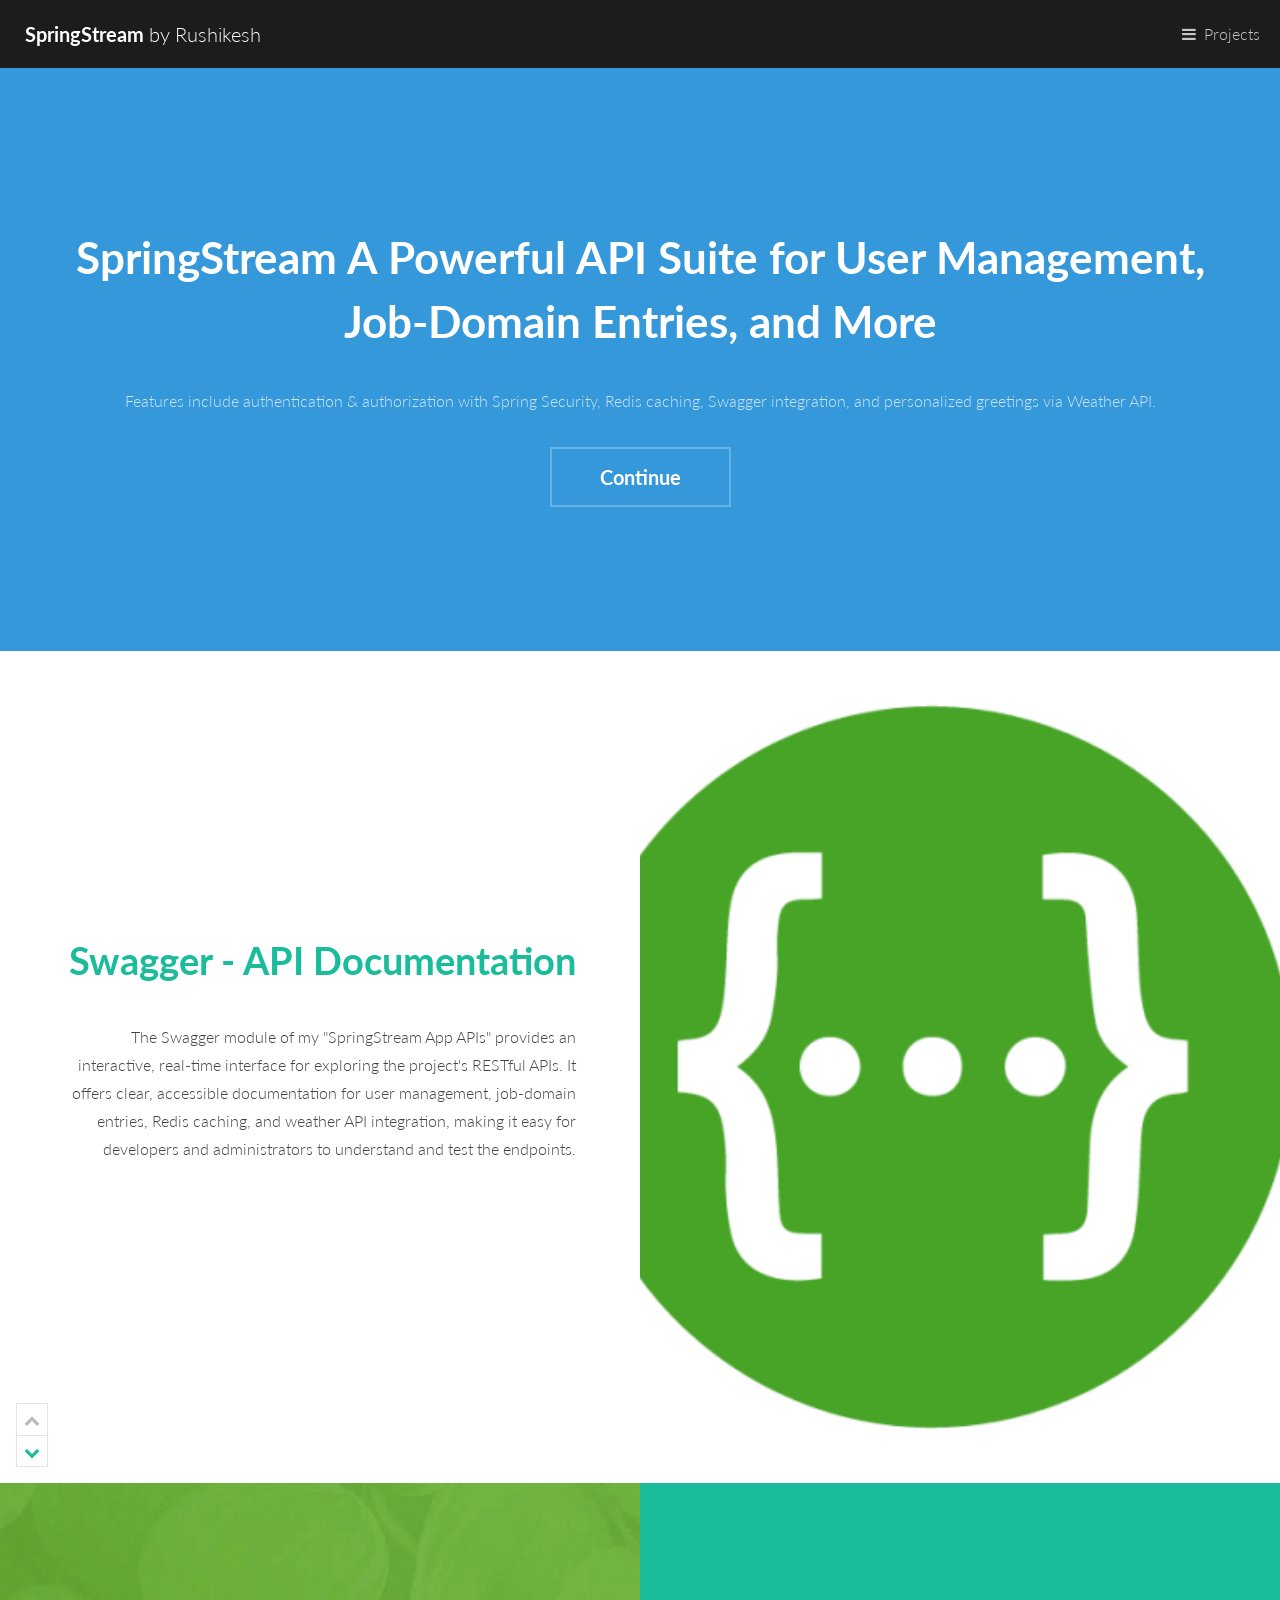
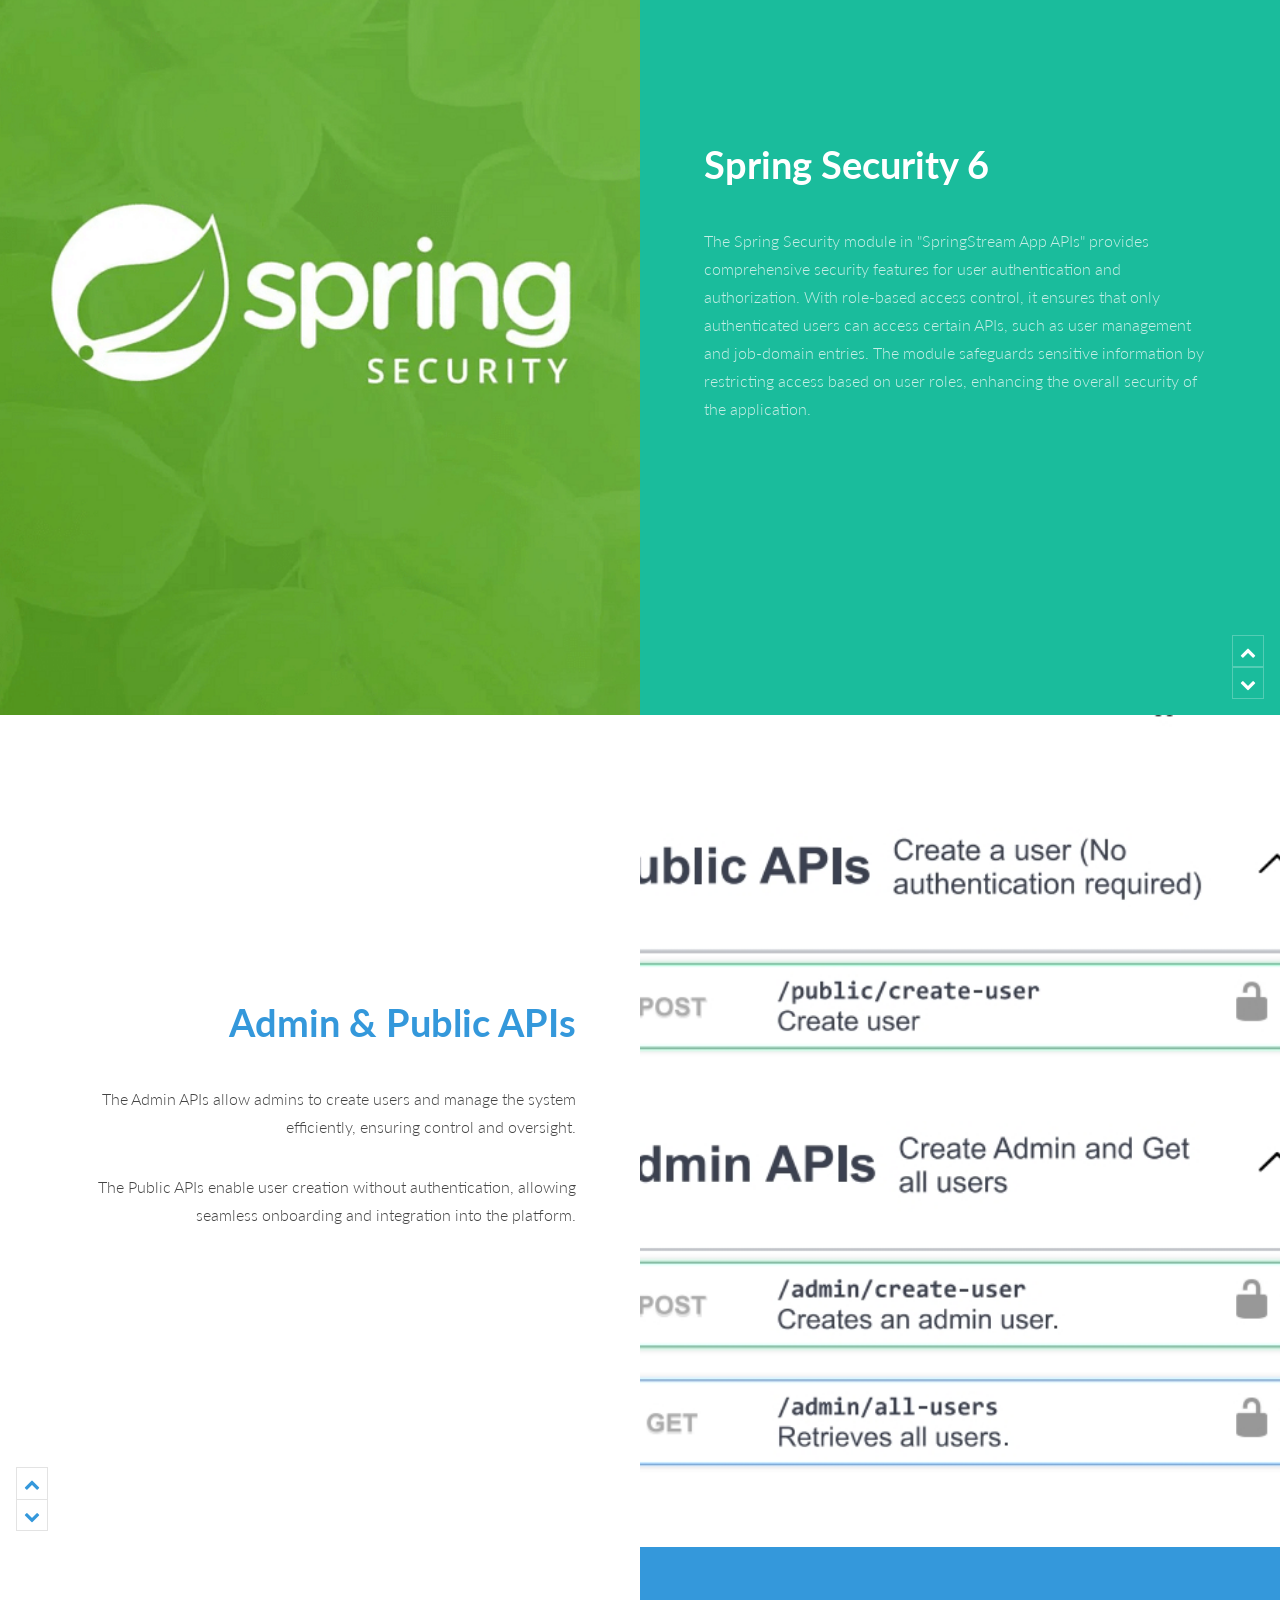
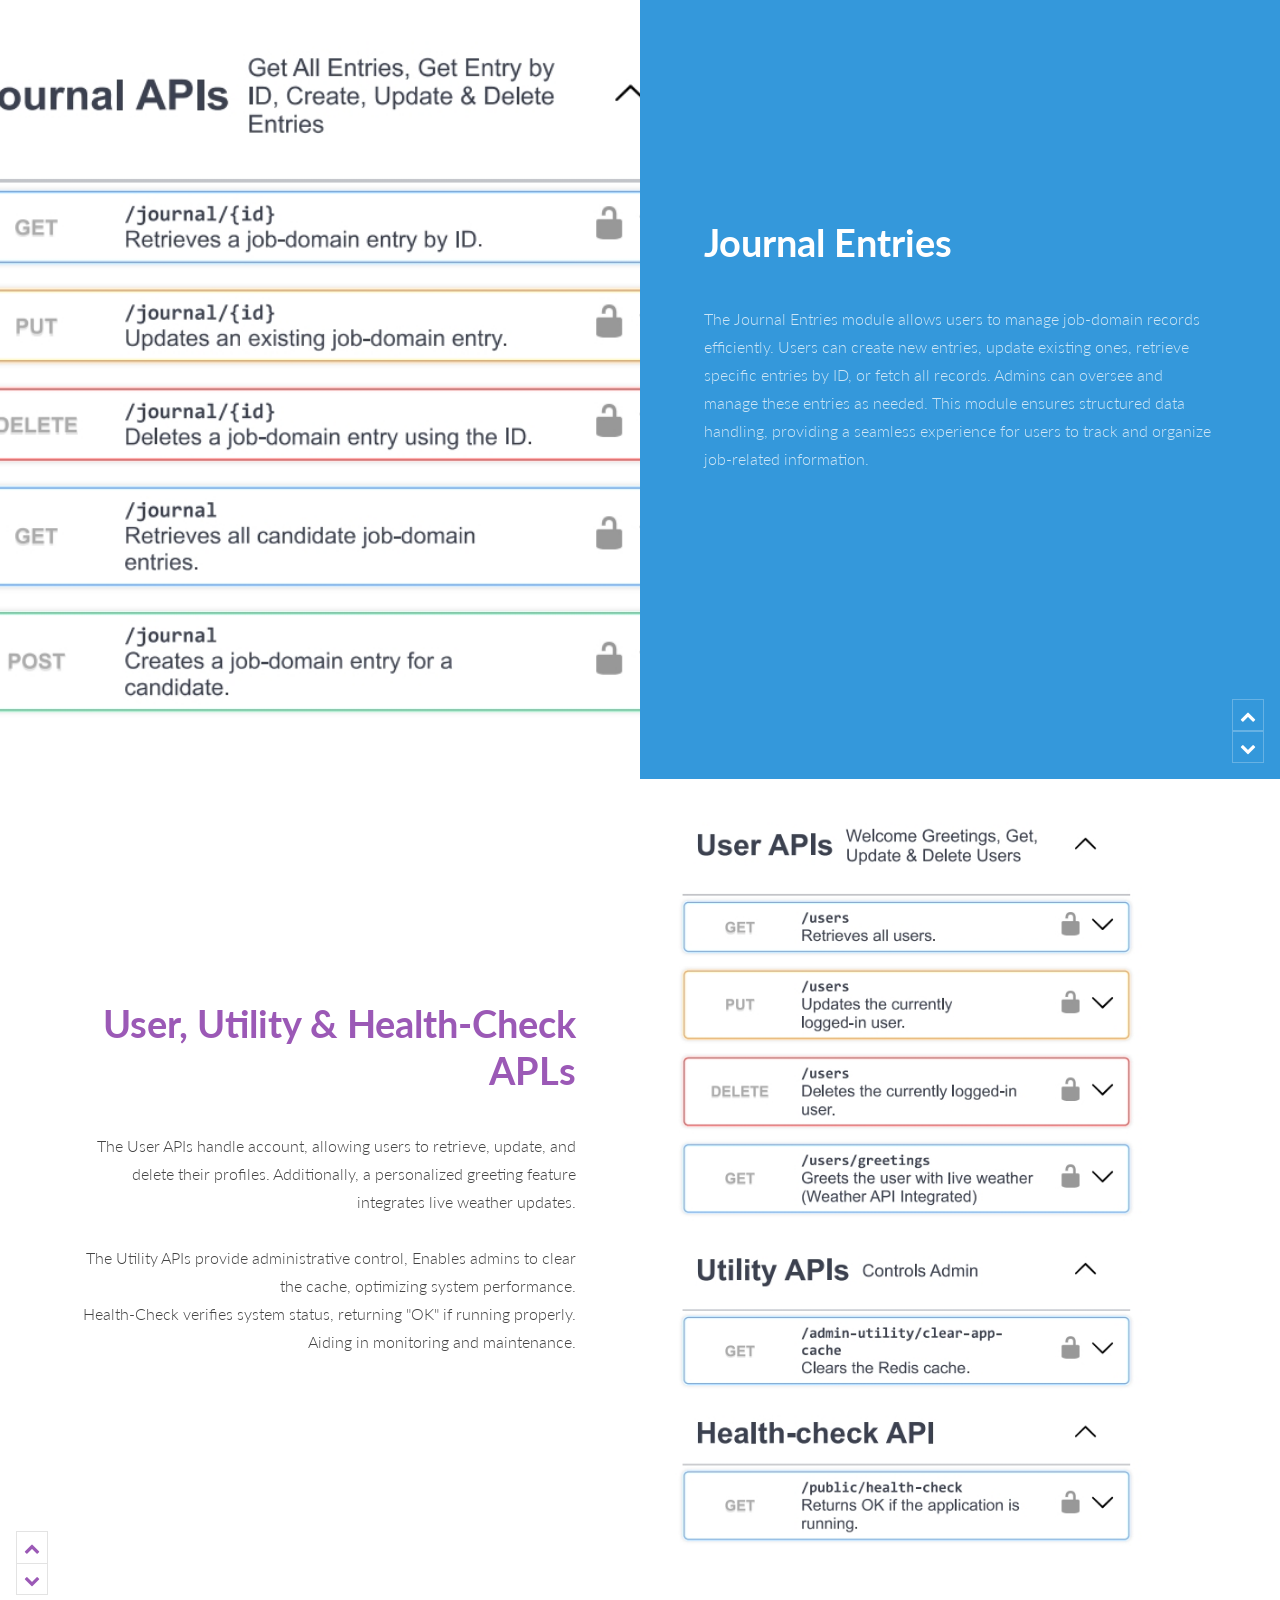
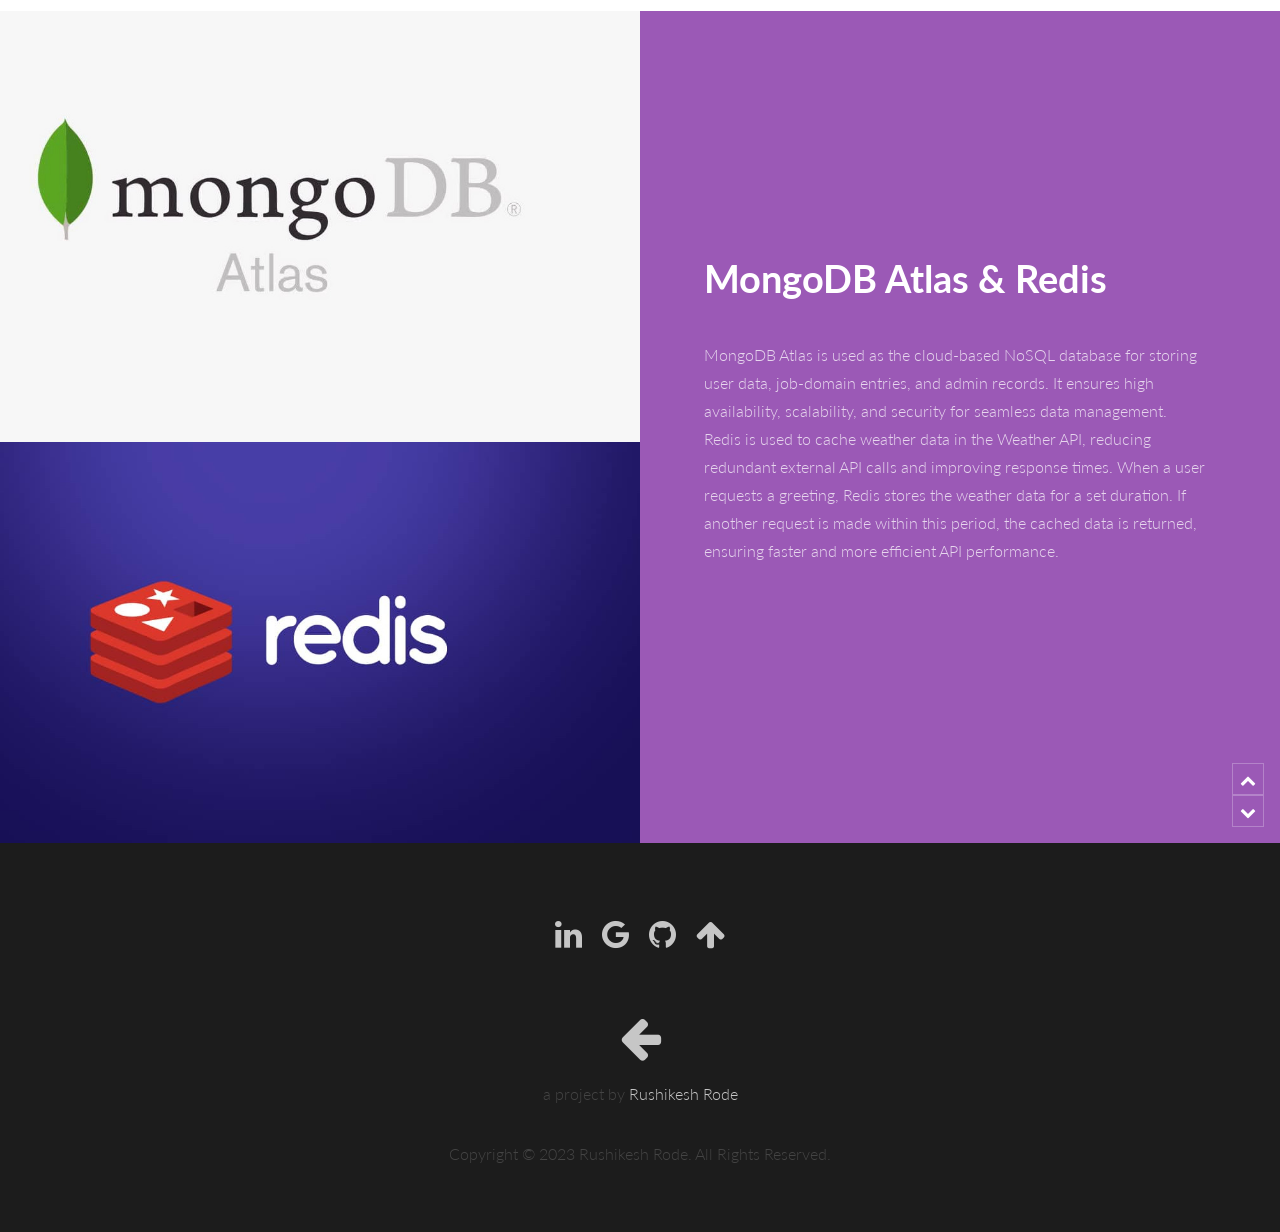
==== projects/SpringStream/springStream.html @ de4de392 "spring-stream added" ====
<!DOCTYPE HTML>
<html>

<head>
	<!-- <title>Binary by TEMPLATED</title>
	<meta charset="utf-8">
	<meta name="robots" content="index, follow, max-image-preview:large, max-snippet:-1, max-video-preview:-1">
	<meta name="viewport" content="width=device-width, initial-scale=1"> -->
	<link rel="stylesheet" href="assets/css/main.css">
</head>

<body>

	<!-- Header -->
	<header id="header"><a href="springStream.html" class="logo"><strong>SpringStream</strong> by Rushikesh</a>
		<nav><a href="#menu">Projects</a>
		</nav>
	</header>

	<!-- Nav -->
	<nav id="menu">
		<ul class="links">
			<li><a href="springStream.html">Quiz upcoming</a></li>
			<li><a href="springStream.html">Feedcart.in upcoming</a></li>
			<li><a href="springStream.html">OTR upcoming</a></li>
		</ul>
	</nav><!-- Banner -->

	<section id="banner">
		<div class="inner">
			<h1>SpringStream <br> A Powerful API Suite for User Management, Job-Domain Entries, and More</h1>
			<p>Features include authentication & authorization with Spring Security, Redis caching, Swagger integration,
				and personalized greetings via Weather API.</p>
			<ul class="actions">
				<li><a href="#one" class="button alt scrolly big">Continue</a></li>
			</ul>
		</div>
	</section>

	<!-- One -->
	<article id="one" class="post style1">
		<div class="image">
			<img src="./images/swagger-icon.png" alt="" data-position="65% center" width="1400" height="788">
		</div>
		<div class="content">
			<div class="inner">
				<header>
					<h2>Swagger - API Documentation</h2>
					<!-- <p class="info">3 days ago by <a href="#">Jane Doe</a></p> -->
				</header>

				<p> The Swagger module of my "SpringStream App APIs" provides an interactive, real-time interface for
					exploring the project's RESTful APIs. It offers clear, accessible documentation for user management,
					job-domain entries, Redis caching, and weather API integration, making it easy for developers and
					administrators to understand and test the endpoints.
				</p>
				<!-- <ul class="actions">
					<li><a href="generic.html" class="button alt">Visit Swagger</a></li>
				</ul> -->
			</div>
			<div class="postnav">
				<a href="#" class="prev disabled"><span class="icon fa-chevron-up"></span></a>
				<a href="#two" class="scrolly next"><span class="icon fa-chevron-down"></span></a>
			</div>
		</div>
	</article>

	<!-- Two -->
	<article id="two" class="post invert style1 alt">
		<div class="image">
			<img src="images/sSecurity.png" alt="" data-position="50% center" width="1400" height="788">
		</div>
		<div class="content">
			<div class="inner">
				<header>
					<h2>Spring Security 6</h2>
					<!-- <p class="info">3 days ago by <a href="#">Jane Doe</a></p> -->
				</header>
				<p> The Spring Security module in "SpringStream App APIs" provides comprehensive security features for
					user authentication and authorization. With role-based access control, it ensures that only
					authenticated users can access certain APIs, such as user management and job-domain entries. The
					module safeguards sensitive information by restricting access based on user roles, enhancing the
					overall security of the application. </p>
				<!-- <ul class="actions">
					<li><a href="generic.html" class="button alt">Read More</a></li>
				</ul> -->
			</div>
			<div class="postnav">
				<a href="#one" class="scrolly prev"><span class="icon fa-chevron-up"></span></a>
				<a href="#three" class="scrolly next"><span class="icon fa-chevron-down"></span></a>
			</div>
		</div>
	</article>

	<!-- Three -->
	<article id="three" class="post style2">
		<div class="image">
			<img src="images/adminNpub.jpeg" alt="" data-position="40% center" width="1400" height="788">
		</div>
		<div class="content">
			<div class="inner">
				<header>
					<h2>Admin & Public APIs</h2>
					<!-- <p class="info">3 days ago by <a href="#">Jane Doe</a></p> -->
				</header>
				<p> The Admin APIs allow admins to create users and manage the system efficiently, ensuring control and
					oversight. </p>
				<p> The Public APIs enable user creation without authentication, allowing seamless onboarding and
					integration into the platform. </p>

				<!-- <ul class="actions">
					<li><a href="generic.html" class="button alt">Read More</a></li>
				</ul> -->
			</div>
			<div class="postnav">
				<a href="#two" class="scrolly prev"><span class="icon fa-chevron-up"></span></a>
				<a href="#four" class="scrolly next"><span class="icon fa-chevron-down"></span></a>
			</div>
		</div>
	</article>

	<!-- Four -->
	<article id="four" class="post invert style2 alt">
		<div class="image">
			<img src="images/jouEnt.jpeg" alt="" data-position="45% center" width="1400" height="788">
		</div>
		<div class="content">
			<div class="inner">
				<header>
					<h2>Journal Entries</h2>
					<!-- <p class="info">3 days ago by <a href="#">Jane Doe</a></p> -->
				</header>
				<p> The Journal Entries module allows users to manage job-domain records efficiently. Users can create
					new entries, update existing ones, retrieve specific entries by ID, or fetch all records. Admins can
					oversee and manage these entries as needed. This module ensures structured data handling, providing
					a seamless experience for users to track and organize job-related information. </p>
				<!-- <ul class="actions">
					<li><a href="generic.html" class="button alt">Read More</a></li>
				</ul> -->
			</div>
			<div class="postnav">
				<a href="#three" class="scrolly prev"><span class="icon fa-chevron-up"></span></a>
				<a href="#five" class="scrolly next"><span class="icon fa-chevron-down"></span></a>
			</div>
		</div>
	</article><!-- Five -->
	<article id="five" class="post style3">
		<div class="image">
			<img src="images/userHnU.jpeg" alt="" data-position="55% center" width="1400" height="788">
		</div>
		<div class="content">
			<div class="inner">
				<header>
					<h2>User, Utility & Health-Check APLs</h2>
					<!-- <p class="info">3 days ago by <a href="#">Jane Doe</a></p> -->
				</header>
				<p> The User APIs handle account, allowing users to retrieve, update, and delete their profiles. Additionally, a personalized greeting feature integrates live weather updates.
					<br><br>The Utility APIs provide administrative control, Enables admins to clear the cache,
					optimizing system performance.
					<br>Health-Check verifies system status, returning "OK" if running properly. Aiding in monitoring and maintenance.
				</p>
				<!-- <ul class="actions">
					<li><a href="generic.html" class="button alt">Read More</a></li>
				</ul> -->
			</div>
			<div class="postnav">
				<a href="#four" class="scrolly prev"><span class="icon fa-chevron-up"></span></a>
				<a href="#six" class="scrolly next"><span class="icon fa-chevron-down"></span></a>
			</div>
		</div>
	</article>

	<!-- Six -->
	<article id="six" class="post invert style3 alt">
		<div class="image">
			<img src="images/combined.jpg" alt="" data-position="90% center" width="1400" height="788">
		</div>
		<div class="content">
			<div class="inner">
				<header>
					<h2>MongoDB Atlas & Redis</h2>
					<!-- <p class="info">3 days ago by <a href="#">Jane Doe</a></p> -->
				</header>
				<p>MongoDB Atlas is used as the cloud-based NoSQL database for storing user data, job-domain entries,
					and admin records. It ensures high availability, scalability, and security for seamless data
					management. <br>
					Redis is used to cache weather data in the Weather API, reducing redundant external API calls and
					improving response times. When a user requests a greeting,
					Redis stores the weather data for a set duration. If another request is made within this period, the
					cached data is returned, ensuring faster and more efficient API performance.
				</p>
				<!-- <ul class="actions">
					<li><a href="generic.html" class="button alt">Read More</a></li>
				</ul> -->
			</div>
			<div class="postnav">
				<a href="#five" class="scrolly prev"><span class="icon fa-chevron-up"></span></a>
				<a href="#footer" class="scrolly next"><span class="icon fa-chevron-down"></span></a>
			</div>
		</div>
	</article>
	
	<!-- Footer -->
	<footer id="footer">

		<ul class="icons">
			<li><a href="https://www.linkedin.com/in/rushikesh-rode-097572312?utm_source=share&utm_campaign=share_via&utm_content=profile&utm_medium=android_app" class="icon fa-linkedin"><span class="label">linkedin</span></a></li>
			<li><a href="mailto:rushikeshrode01@gmail.com" class="icon fa-google"><span class="label">google</span></a></li>
			<li><a href="https://github.com/rushikeshrode" class="icon fa-github"><span class="label">github</span></a></li>
			<li><a href="#top" class="icon fa-arrow-up"><span class="label">Back to Top</span></a></li>
		</ul>
		<a href="/index.html" class="icon fa-arrow-left fa-3x"><span class="label">back</span></a>
		<div>
			<p>a project by <a href="/index.html">Rushikesh Rode</a></p>
			<p>Copyright &#169; 2023 Rushikesh Rode. All Rights Reserved.</p>
		</div>
	</footer>
	
	<!-- <div class="copyright">
		Made with: <a href="https://templated.co/">Templated.co</a>
	</div> -->

	<!-- Scripts -->
	<script src="assets/js/jquery.min.js"></script>
	<script src="assets/js/jquery.scrolly.min.js"></script>
	<script src="assets/js/skel.min.js"></script>
	<script src="assets/js/util.js"></script>
	<script src="assets/js/main.js"></script>
</body>

</html>
---- projects/SpringStream/assets/css/main.css ----
@charset "UTF-8";
@import url(font-awesome.min.css);
@import url("https://fonts.googleapis.com/css?family=Lato:300,700,300italic,700italic");

/*
	Binary by TEMPLATED
	templated.co @templatedco
	Released for free under the Creative Commons Attribution 3.0 license (templated.co/license)
*/

/* Reset */

	html, body, div, span, applet, object, iframe, h1, h2, h3, h4, h5, h6, p, blockquote, pre, a, abbr, acronym, address, big, cite, code, del, dfn, em, img, ins, kbd, q, s, samp, small, strike, strong, sub, sup, tt, var, b, u, i, center, dl, dt, dd, ol, ul, li, fieldset, form, label, legend, table, caption, tbody, tfoot, thead, tr, th, td, article, aside, canvas, details, embed, figure, figcaption, footer, header, hgroup, menu, nav, output, ruby, section, summary, time, mark, audio, video {
		margin: 0;
		padding: 0;
		border: 0;
		font-size: 100%;
		font: inherit;
		vertical-align: baseline;
	}
.image.fit img {
	width: 100%;
	height: auto;
}
	article, aside, details, figcaption, figure, footer, header, hgroup, menu, nav, section {
		display: block;
	}

	body {
		line-height: 1;
	}

	ol, ul {
		list-style: none;
	}

	blockquote, q {
		quotes: none;
	}

	blockquote:before, blockquote:after, q:before, q:after {
		content: '';
		content: none;
	}

	table {
		border-collapse: collapse;
		border-spacing: 0;
	}

	body {
		-webkit-text-size-adjust: none;
	}

/* Box Model */

	*, *:before, *:after {
		-moz-box-sizing: border-box;
		-webkit-box-sizing: border-box;
		box-sizing: border-box;
	}

/* Containers */

	.container {
		margin-left: auto;
		margin-right: auto;
	}

	.container.\31 25\25 {
		width: 100%;
		max-width: 100em;
		min-width: 80em;
	}

	.container.\37 5\25 {
		width: 60em;
	}

	.container.\35 0\25 {
		width: 40em;
	}

	.container.\32 5\25 {
		width: 20em;
	}

	.container {
		width: 80em;
	}

	@media screen and (max-width: 1680px) {

		.container.\31 25\25 {
			width: 100%;
			max-width: 100em;
			min-width: 80em;
		}

		.container.\37 5\25 {
			width: 60em;
		}

		.container.\35 0\25 {
			width: 40em;
		}

		.container.\32 5\25 {
			width: 20em;
		}

		.container {
			width: 80em;
		}

	}

	@media screen and (max-width: 1280px) {

		.container.\31 25\25 {
			width: 100%;
			max-width: 81.25em;
			min-width: 65em;
		}

		.container.\37 5\25 {
			width: 48.75em;
		}

		.container.\35 0\25 {
			width: 32.5em;
		}

		.container.\32 5\25 {
			width: 16.25em;
		}

		.container {
			width: 65em;
		}

	}

	@media screen and (max-width: 980px) {

		.container.\31 25\25 {
			width: 100%;
			max-width: 112.5%;
			min-width: 90%;
		}

		.container.\37 5\25 {
			width: 67.5%;
		}

		.container.\35 0\25 {
			width: 45%;
		}

		.container.\32 5\25 {
			width: 22.5%;
		}

		.container {
			width: 90%;
		}

	}

	@media screen and (max-width: 736px) {

		.container.\31 25\25 {
			width: 100%;
			max-width: 112.5%;
			min-width: 90%;
		}

		.container.\37 5\25 {
			width: 67.5%;
		}

		.container.\35 0\25 {
			width: 45%;
		}

		.container.\32 5\25 {
			width: 22.5%;
		}

		.container {
			width: 90% !important;
		}

	}

	@media screen and (max-width: 480px) {

		.container.\31 25\25 {
			width: 100%;
			max-width: 112.5%;
			min-width: 90%;
		}

		.container.\37 5\25 {
			width: 67.5%;
		}

		.container.\35 0\25 {
			width: 45%;
		}

		.container.\32 5\25 {
			width: 22.5%;
		}

		.container {
			width: 90% !important;
		}

	}

/* Grid */

	.row {
		border-bottom: solid 1px transparent;
		-moz-box-sizing: border-box;
		-webkit-box-sizing: border-box;
		box-sizing: border-box;
	}

	.row > * {
		float: left;
		-moz-box-sizing: border-box;
		-webkit-box-sizing: border-box;
		box-sizing: border-box;
	}

	.row:after, .row:before {
		content: '';
		display: block;
		clear: both;
		height: 0;
	}

	.row.uniform > * > :first-child {
		margin-top: 0;
	}

	.row.uniform > * > :last-child {
		margin-bottom: 0;
	}

	.row.\30 \25 > * {
		padding: 0 0 0 0em;
	}

	.row.\30 \25 {
		margin: 0 0 -1px 0em;
	}

	.row.uniform.\30 \25 > * {
		padding: 0em 0 0 0em;
	}

	.row.uniform.\30 \25 {
		margin: 0em 0 -1px 0em;
	}

	.row > * {
		padding: 0 0 0 2em;
	}

	.row {
		margin: 0 0 -1px -2em;
	}

	.row.uniform > * {
		padding: 2em 0 0 2em;
	}

	.row.uniform {
		margin: -2em 0 -1px -2em;
	}

	.row.\32 00\25 > * {
		padding: 0 0 0 4em;
	}

	.row.\32 00\25 {
		margin: 0 0 -1px -4em;
	}

	.row.uniform.\32 00\25 > * {
		padding: 4em 0 0 4em;
	}

	.row.uniform.\32 00\25 {
		margin: -4em 0 -1px -4em;
	}

	.row.\31 50\25 > * {
		padding: 0 0 0 3em;
	}

	.row.\31 50\25 {
		margin: 0 0 -1px -3em;
	}

	.row.uniform.\31 50\25 > * {
		padding: 3em 0 0 3em;
	}

	.row.uniform.\31 50\25 {
		margin: -3em 0 -1px -3em;
	}

	.row.\35 0\25 > * {
		padding: 0 0 0 1em;
	}

	.row.\35 0\25 {
		margin: 0 0 -1px -1em;
	}

	.row.uniform.\35 0\25 > * {
		padding: 1em 0 0 1em;
	}

	.row.uniform.\35 0\25 {
		margin: -1em 0 -1px -1em;
	}

	.row.\32 5\25 > * {
		padding: 0 0 0 0.5em;
	}

	.row.\32 5\25 {
		margin: 0 0 -1px -0.5em;
	}

	.row.uniform.\32 5\25 > * {
		padding: 0.5em 0 0 0.5em;
	}

	.row.uniform.\32 5\25 {
		margin: -0.5em 0 -1px -0.5em;
	}

	.\31 2u, .\31 2u\24 {
		width: 100%;
		clear: none;
		margin-left: 0;
	}

	.\31 1u, .\31 1u\24 {
		width: 91.6666666667%;
		clear: none;
		margin-left: 0;
	}

	.\31 0u, .\31 0u\24 {
		width: 83.3333333333%;
		clear: none;
		margin-left: 0;
	}

	.\39 u, .\39 u\24 {
		width: 75%;
		clear: none;
		margin-left: 0;
	}

	.\38 u, .\38 u\24 {
		width: 66.6666666667%;
		clear: none;
		margin-left: 0;
	}

	.\37 u, .\37 u\24 {
		width: 58.3333333333%;
		clear: none;
		margin-left: 0;
	}

	.\36 u, .\36 u\24 {
		width: 50%;
		clear: none;
		margin-left: 0;
	}

	.\35 u, .\35 u\24 {
		width: 41.6666666667%;
		clear: none;
		margin-left: 0;
	}

	.\34 u, .\34 u\24 {
		width: 33.3333333333%;
		clear: none;
		margin-left: 0;
	}

	.\33 u, .\33 u\24 {
		width: 25%;
		clear: none;
		margin-left: 0;
	}

	.\32 u, .\32 u\24 {
		width: 16.6666666667%;
		clear: none;
		margin-left: 0;
	}

	.\31 u, .\31 u\24 {
		width: 8.3333333333%;
		clear: none;
		margin-left: 0;
	}

	.\31 2u\24 + *,
	.\31 1u\24 + *,
	.\31 0u\24 + *,
	.\39 u\24 + *,
	.\38 u\24 + *,
	.\37 u\24 + *,
	.\36 u\24 + *,
	.\35 u\24 + *,
	.\34 u\24 + *,
	.\33 u\24 + *,
	.\32 u\24 + *,
	.\31 u\24 + * {
		clear: left;
	}

	.\-11u {
		margin-left: 91.66667%;
	}

	.\-10u {
		margin-left: 83.33333%;
	}

	.\-9u {
		margin-left: 75%;
	}

	.\-8u {
		margin-left: 66.66667%;
	}

	.\-7u {
		margin-left: 58.33333%;
	}

	.\-6u {
		margin-left: 50%;
	}

	.\-5u {
		margin-left: 41.66667%;
	}

	.\-4u {
		margin-left: 33.33333%;
	}

	.\-3u {
		margin-left: 25%;
	}

	.\-2u {
		margin-left: 16.66667%;
	}

	.\-1u {
		margin-left: 8.33333%;
	}

	@media screen and (max-width: 1680px) {

		.row > * {
			padding: 0 0 0 2em;
		}

		.row {
			margin: 0 0 -1px -2em;
		}

		.row.uniform > * {
			padding: 2em 0 0 2em;
		}

		.row.uniform {
			margin: -2em 0 -1px -2em;
		}

		.row.\32 00\25 > * {
			padding: 0 0 0 4em;
		}

		.row.\32 00\25 {
			margin: 0 0 -1px -4em;
		}

		.row.uniform.\32 00\25 > * {
			padding: 4em 0 0 4em;
		}

		.row.uniform.\32 00\25 {
			margin: -4em 0 -1px -4em;
		}

		.row.\31 50\25 > * {
			padding: 0 0 0 3em;
		}

		.row.\31 50\25 {
			margin: 0 0 -1px -3em;
		}

		.row.uniform.\31 50\25 > * {
			padding: 3em 0 0 3em;
		}

		.row.uniform.\31 50\25 {
			margin: -3em 0 -1px -3em;
		}

		.row.\35 0\25 > * {
			padding: 0 0 0 1em;
		}

		.row.\35 0\25 {
			margin: 0 0 -1px -1em;
		}

		.row.uniform.\35 0\25 > * {
			padding: 1em 0 0 1em;
		}

		.row.uniform.\35 0\25 {
			margin: -1em 0 -1px -1em;
		}

		.row.\32 5\25 > * {
			padding: 0 0 0 0.5em;
		}

		.row.\32 5\25 {
			margin: 0 0 -1px -0.5em;
		}

		.row.uniform.\32 5\25 > * {
			padding: 0.5em 0 0 0.5em;
		}

		.row.uniform.\32 5\25 {
			margin: -0.5em 0 -1px -0.5em;
		}

		.\31 2u\28xlarge\29, .\31 2u\24\28xlarge\29 {
			width: 100%;
			clear: none;
			margin-left: 0;
		}

		.\31 1u\28xlarge\29, .\31 1u\24\28xlarge\29 {
			width: 91.6666666667%;
			clear: none;
			margin-left: 0;
		}

		.\31 0u\28xlarge\29, .\31 0u\24\28xlarge\29 {
			width: 83.3333333333%;
			clear: none;
			margin-left: 0;
		}

		.\39 u\28xlarge\29, .\39 u\24\28xlarge\29 {
			width: 75%;
			clear: none;
			margin-left: 0;
		}

		.\38 u\28xlarge\29, .\38 u\24\28xlarge\29 {
			width: 66.6666666667%;
			clear: none;
			margin-left: 0;
		}

		.\37 u\28xlarge\29, .\37 u\24\28xlarge\29 {
			width: 58.3333333333%;
			clear: none;
			margin-left: 0;
		}

		.\36 u\28xlarge\29, .\36 u\24\28xlarge\29 {
			width: 50%;
			clear: none;
			margin-left: 0;
		}

		.\35 u\28xlarge\29, .\35 u\24\28xlarge\29 {
			width: 41.6666666667%;
			clear: none;
			margin-left: 0;
		}

		.\34 u\28xlarge\29, .\34 u\24\28xlarge\29 {
			width: 33.3333333333%;
			clear: none;
			margin-left: 0;
		}

		.\33 u\28xlarge\29, .\33 u\24\28xlarge\29 {
			width: 25%;
			clear: none;
			margin-left: 0;
		}

		.\32 u\28xlarge\29, .\32 u\24\28xlarge\29 {
			width: 16.6666666667%;
			clear: none;
			margin-left: 0;
		}

		.\31 u\28xlarge\29, .\31 u\24\28xlarge\29 {
			width: 8.3333333333%;
			clear: none;
			margin-left: 0;
		}

		.\31 2u\24\28xlarge\29 + *,
		.\31 1u\24\28xlarge\29 + *,
		.\31 0u\24\28xlarge\29 + *,
		.\39 u\24\28xlarge\29 + *,
		.\38 u\24\28xlarge\29 + *,
		.\37 u\24\28xlarge\29 + *,
		.\36 u\24\28xlarge\29 + *,
		.\35 u\24\28xlarge\29 + *,
		.\34 u\24\28xlarge\29 + *,
		.\33 u\24\28xlarge\29 + *,
		.\32 u\24\28xlarge\29 + *,
		.\31 u\24\28xlarge\29 + * {
			clear: left;
		}

		.\-11u\28xlarge\29 {
			margin-left: 91.66667%;
		}

		.\-10u\28xlarge\29 {
			margin-left: 83.33333%;
		}

		.\-9u\28xlarge\29 {
			margin-left: 75%;
		}

		.\-8u\28xlarge\29 {
			margin-left: 66.66667%;
		}

		.\-7u\28xlarge\29 {
			margin-left: 58.33333%;
		}

		.\-6u\28xlarge\29 {
			margin-left: 50%;
		}

		.\-5u\28xlarge\29 {
			margin-left: 41.66667%;
		}

		.\-4u\28xlarge\29 {
			margin-left: 33.33333%;
		}

		.\-3u\28xlarge\29 {
			margin-left: 25%;
		}

		.\-2u\28xlarge\29 {
			margin-left: 16.66667%;
		}

		.\-1u\28xlarge\29 {
			margin-left: 8.33333%;
		}

	}

	@media screen and (max-width: 1280px) {

		.row > * {
			padding: 0 0 0 1.5em;
		}

		.row {
			margin: 0 0 -1px -1.5em;
		}

		.row.uniform > * {
			padding: 1.5em 0 0 1.5em;
		}

		.row.uniform {
			margin: -1.5em 0 -1px -1.5em;
		}

		.row.\32 00\25 > * {
			padding: 0 0 0 3em;
		}

		.row.\32 00\25 {
			margin: 0 0 -1px -3em;
		}

		.row.uniform.\32 00\25 > * {
			padding: 3em 0 0 3em;
		}

		.row.uniform.\32 00\25 {
			margin: -3em 0 -1px -3em;
		}

		.row.\31 50\25 > * {
			padding: 0 0 0 2.25em;
		}

		.row.\31 50\25 {
			margin: 0 0 -1px -2.25em;
		}

		.row.uniform.\31 50\25 > * {
			padding: 2.25em 0 0 2.25em;
		}

		.row.uniform.\31 50\25 {
			margin: -2.25em 0 -1px -2.25em;
		}

		.row.\35 0\25 > * {
			padding: 0 0 0 0.75em;
		}

		.row.\35 0\25 {
			margin: 0 0 -1px -0.75em;
		}

		.row.uniform.\35 0\25 > * {
			padding: 0.75em 0 0 0.75em;
		}

		.row.uniform.\35 0\25 {
			margin: -0.75em 0 -1px -0.75em;
		}

		.row.\32 5\25 > * {
			padding: 0 0 0 0.375em;
		}

		.row.\32 5\25 {
			margin: 0 0 -1px -0.375em;
		}

		.row.uniform.\32 5\25 > * {
			padding: 0.375em 0 0 0.375em;
		}

		.row.uniform.\32 5\25 {
			margin: -0.375em 0 -1px -0.375em;
		}

		.\31 2u\28large\29, .\31 2u\24\28large\29 {
			width: 100%;
			clear: none;
			margin-left: 0;
		}

		.\31 1u\28large\29, .\31 1u\24\28large\29 {
			width: 91.6666666667%;
			clear: none;
			margin-left: 0;
		}

		.\31 0u\28large\29, .\31 0u\24\28large\29 {
			width: 83.3333333333%;
			clear: none;
			margin-left: 0;
		}

		.\39 u\28large\29, .\39 u\24\28large\29 {
			width: 75%;
			clear: none;
			margin-left: 0;
		}

		.\38 u\28large\29, .\38 u\24\28large\29 {
			width: 66.6666666667%;
			clear: none;
			margin-left: 0;
		}

		.\37 u\28large\29, .\37 u\24\28large\29 {
			width: 58.3333333333%;
			clear: none;
			margin-left: 0;
		}

		.\36 u\28large\29, .\36 u\24\28large\29 {
			width: 50%;
			clear: none;
			margin-left: 0;
		}

		.\35 u\28large\29, .\35 u\24\28large\29 {
			width: 41.6666666667%;
			clear: none;
			margin-left: 0;
		}

		.\34 u\28large\29, .\34 u\24\28large\29 {
			width: 33.3333333333%;
			clear: none;
			margin-left: 0;
		}

		.\33 u\28large\29, .\33 u\24\28large\29 {
			width: 25%;
			clear: none;
			margin-left: 0;
		}

		.\32 u\28large\29, .\32 u\24\28large\29 {
			width: 16.6666666667%;
			clear: none;
			margin-left: 0;
		}

		.\31 u\28large\29, .\31 u\24\28large\29 {
			width: 8.3333333333%;
			clear: none;
			margin-left: 0;
		}

		.\31 2u\24\28large\29 + *,
		.\31 1u\24\28large\29 + *,
		.\31 0u\24\28large\29 + *,
		.\39 u\24\28large\29 + *,
		.\38 u\24\28large\29 + *,
		.\37 u\24\28large\29 + *,
		.\36 u\24\28large\29 + *,
		.\35 u\24\28large\29 + *,
		.\34 u\24\28large\29 + *,
		.\33 u\24\28large\29 + *,
		.\32 u\24\28large\29 + *,
		.\31 u\24\28large\29 + * {
			clear: left;
		}

		.\-11u\28large\29 {
			margin-left: 91.66667%;
		}

		.\-10u\28large\29 {
			margin-left: 83.33333%;
		}

		.\-9u\28large\29 {
			margin-left: 75%;
		}

		.\-8u\28large\29 {
			margin-left: 66.66667%;
		}

		.\-7u\28large\29 {
			margin-left: 58.33333%;
		}

		.\-6u\28large\29 {
			margin-left: 50%;
		}

		.\-5u\28large\29 {
			margin-left: 41.66667%;
		}

		.\-4u\28large\29 {
			margin-left: 33.33333%;
		}

		.\-3u\28large\29 {
			margin-left: 25%;
		}

		.\-2u\28large\29 {
			margin-left: 16.66667%;
		}

		.\-1u\28large\29 {
			margin-left: 8.33333%;
		}

	}

	@media screen and (max-width: 980px) {

		.row > * {
			padding: 0 0 0 1.5em;
		}

		.row {
			margin: 0 0 -1px -1.5em;
		}

		.row.uniform > * {
			padding: 1.5em 0 0 1.5em;
		}

		.row.uniform {
			margin: -1.5em 0 -1px -1.5em;
		}

		.row.\32 00\25 > * {
			padding: 0 0 0 3em;
		}

		.row.\32 00\25 {
			margin: 0 0 -1px -3em;
		}

		.row.uniform.\32 00\25 > * {
			padding: 3em 0 0 3em;
		}

		.row.uniform.\32 00\25 {
			margin: -3em 0 -1px -3em;
		}

		.row.\31 50\25 > * {
			padding: 0 0 0 2.25em;
		}

		.row.\31 50\25 {
			margin: 0 0 -1px -2.25em;
		}

		.row.uniform.\31 50\25 > * {
			padding: 2.25em 0 0 2.25em;
		}

		.row.uniform.\31 50\25 {
			margin: -2.25em 0 -1px -2.25em;
		}

		.row.\35 0\25 > * {
			padding: 0 0 0 0.75em;
		}

		.row.\35 0\25 {
			margin: 0 0 -1px -0.75em;
		}

		.row.uniform.\35 0\25 > * {
			padding: 0.75em 0 0 0.75em;
		}

		.row.uniform.\35 0\25 {
			margin: -0.75em 0 -1px -0.75em;
		}

		.row.\32 5\25 > * {
			padding: 0 0 0 0.375em;
		}

		.row.\32 5\25 {
			margin: 0 0 -1px -0.375em;
		}

		.row.uniform.\32 5\25 > * {
			padding: 0.375em 0 0 0.375em;
		}

		.row.uniform.\32 5\25 {
			margin: -0.375em 0 -1px -0.375em;
		}

		.\31 2u\28medium\29, .\31 2u\24\28medium\29 {
			width: 100%;
			clear: none;
			margin-left: 0;
		}

		.\31 1u\28medium\29, .\31 1u\24\28medium\29 {
			width: 91.6666666667%;
			clear: none;
			margin-left: 0;
		}

		.\31 0u\28medium\29, .\31 0u\24\28medium\29 {
			width: 83.3333333333%;
			clear: none;
			margin-left: 0;
		}

		.\39 u\28medium\29, .\39 u\24\28medium\29 {
			width: 75%;
			clear: none;
			margin-left: 0;
		}

		.\38 u\28medium\29, .\38 u\24\28medium\29 {
			width: 66.6666666667%;
			clear: none;
			margin-left: 0;
		}

		.\37 u\28medium\29, .\37 u\24\28medium\29 {
			width: 58.3333333333%;
			clear: none;
			margin-left: 0;
		}

		.\36 u\28medium\29, .\36 u\24\28medium\29 {
			width: 50%;
			clear: none;
			margin-left: 0;
		}

		.\35 u\28medium\29, .\35 u\24\28medium\29 {
			width: 41.6666666667%;
			clear: none;
			margin-left: 0;
		}

		.\34 u\28medium\29, .\34 u\24\28medium\29 {
			width: 33.3333333333%;
			clear: none;
			margin-left: 0;
		}

		.\33 u\28medium\29, .\33 u\24\28medium\29 {
			width: 25%;
			clear: none;
			margin-left: 0;
		}

		.\32 u\28medium\29, .\32 u\24\28medium\29 {
			width: 16.6666666667%;
			clear: none;
			margin-left: 0;
		}

		.\31 u\28medium\29, .\31 u\24\28medium\29 {
			width: 8.3333333333%;
			clear: none;
			margin-left: 0;
		}

		.\31 2u\24\28medium\29 + *,
		.\31 1u\24\28medium\29 + *,
		.\31 0u\24\28medium\29 + *,
		.\39 u\24\28medium\29 + *,
		.\38 u\24\28medium\29 + *,
		.\37 u\24\28medium\29 + *,
		.\36 u\24\28medium\29 + *,
		.\35 u\24\28medium\29 + *,
		.\34 u\24\28medium\29 + *,
		.\33 u\24\28medium\29 + *,
		.\32 u\24\28medium\29 + *,
		.\31 u\24\28medium\29 + * {
			clear: left;
		}

		.\-11u\28medium\29 {
			margin-left: 91.66667%;
		}

		.\-10u\28medium\29 {
			margin-left: 83.33333%;
		}

		.\-9u\28medium\29 {
			margin-left: 75%;
		}

		.\-8u\28medium\29 {
			margin-left: 66.66667%;
		}

		.\-7u\28medium\29 {
			margin-left: 58.33333%;
		}

		.\-6u\28medium\29 {
			margin-left: 50%;
		}

		.\-5u\28medium\29 {
			margin-left: 41.66667%;
		}

		.\-4u\28medium\29 {
			margin-left: 33.33333%;
		}

		.\-3u\28medium\29 {
			margin-left: 25%;
		}

		.\-2u\28medium\29 {
			margin-left: 16.66667%;
		}

		.\-1u\28medium\29 {
			margin-left: 8.33333%;
		}

	}

	@media screen and (max-width: 736px) {

		.row > * {
			padding: 0 0 0 1.25em;
		}

		.row {
			margin: 0 0 -1px -1.25em;
		}

		.row.uniform > * {
			padding: 1.25em 0 0 1.25em;
		}

		.row.uniform {
			margin: -1.25em 0 -1px -1.25em;
		}

		.row.\32 00\25 > * {
			padding: 0 0 0 2.5em;
		}

		.row.\32 00\25 {
			margin: 0 0 -1px -2.5em;
		}

		.row.uniform.\32 00\25 > * {
			padding: 2.5em 0 0 2.5em;
		}

		.row.uniform.\32 00\25 {
			margin: -2.5em 0 -1px -2.5em;
		}

		.row.\31 50\25 > * {
			padding: 0 0 0 1.875em;
		}

		.row.\31 50\25 {
			margin: 0 0 -1px -1.875em;
		}

		.row.uniform.\31 50\25 > * {
			padding: 1.875em 0 0 1.875em;
		}

		.row.uniform.\31 50\25 {
			margin: -1.875em 0 -1px -1.875em;
		}

		.row.\35 0\25 > * {
			padding: 0 0 0 0.625em;
		}

		.row.\35 0\25 {
			margin: 0 0 -1px -0.625em;
		}

		.row.uniform.\35 0\25 > * {
			padding: 0.625em 0 0 0.625em;
		}

		.row.uniform.\35 0\25 {
			margin: -0.625em 0 -1px -0.625em;
		}

		.row.\32 5\25 > * {
			padding: 0 0 0 0.3125em;
		}

		.row.\32 5\25 {
			margin: 0 0 -1px -0.3125em;
		}

		.row.uniform.\32 5\25 > * {
			padding: 0.3125em 0 0 0.3125em;
		}

		.row.uniform.\32 5\25 {
			margin: -0.3125em 0 -1px -0.3125em;
		}

		.\31 2u\28small\29, .\31 2u\24\28small\29 {
			width: 100%;
			clear: none;
			margin-left: 0;
		}

		.\31 1u\28small\29, .\31 1u\24\28small\29 {
			width: 91.6666666667%;
			clear: none;
			margin-left: 0;
		}

		.\31 0u\28small\29, .\31 0u\24\28small\29 {
			width: 83.3333333333%;
			clear: none;
			margin-left: 0;
		}

		.\39 u\28small\29, .\39 u\24\28small\29 {
			width: 75%;
			clear: none;
			margin-left: 0;
		}

		.\38 u\28small\29, .\38 u\24\28small\29 {
			width: 66.6666666667%;
			clear: none;
			margin-left: 0;
		}

		.\37 u\28small\29, .\37 u\24\28small\29 {
			width: 58.3333333333%;
			clear: none;
			margin-left: 0;
		}

		.\36 u\28small\29, .\36 u\24\28small\29 {
			width: 50%;
			clear: none;
			margin-left: 0;
		}

		.\35 u\28small\29, .\35 u\24\28small\29 {
			width: 41.6666666667%;
			clear: none;
			margin-left: 0;
		}

		.\34 u\28small\29, .\34 u\24\28small\29 {
			width: 33.3333333333%;
			clear: none;
			margin-left: 0;
		}

		.\33 u\28small\29, .\33 u\24\28small\29 {
			width: 25%;
			clear: none;
			margin-left: 0;
		}

		.\32 u\28small\29, .\32 u\24\28small\29 {
			width: 16.6666666667%;
			clear: none;
			margin-left: 0;
		}

		.\31 u\28small\29, .\31 u\24\28small\29 {
			width: 8.3333333333%;
			clear: none;
			margin-left: 0;
		}

		.\31 2u\24\28small\29 + *,
		.\31 1u\24\28small\29 + *,
		.\31 0u\24\28small\29 + *,
		.\39 u\24\28small\29 + *,
		.\38 u\24\28small\29 + *,
		.\37 u\24\28small\29 + *,
		.\36 u\24\28small\29 + *,
		.\35 u\24\28small\29 + *,
		.\34 u\24\28small\29 + *,
		.\33 u\24\28small\29 + *,
		.\32 u\24\28small\29 + *,
		.\31 u\24\28small\29 + * {
			clear: left;
		}

		.\-11u\28small\29 {
			margin-left: 91.66667%;
		}

		.\-10u\28small\29 {
			margin-left: 83.33333%;
		}

		.\-9u\28small\29 {
			margin-left: 75%;
		}

		.\-8u\28small\29 {
			margin-left: 66.66667%;
		}

		.\-7u\28small\29 {
			margin-left: 58.33333%;
		}

		.\-6u\28small\29 {
			margin-left: 50%;
		}

		.\-5u\28small\29 {
			margin-left: 41.66667%;
		}

		.\-4u\28small\29 {
			margin-left: 33.33333%;
		}

		.\-3u\28small\29 {
			margin-left: 25%;
		}

		.\-2u\28small\29 {
			margin-left: 16.66667%;
		}

		.\-1u\28small\29 {
			margin-left: 8.33333%;
		}

	}

	@media screen and (max-width: 480px) {

		.row > * {
			padding: 0 0 0 1.25em;
		}

		.row {
			margin: 0 0 -1px -1.25em;
		}

		.row.uniform > * {
			padding: 1.25em 0 0 1.25em;
		}

		.row.uniform {
			margin: -1.25em 0 -1px -1.25em;
		}

		.row.\32 00\25 > * {
			padding: 0 0 0 2.5em;
		}

		.row.\32 00\25 {
			margin: 0 0 -1px -2.5em;
		}

		.row.uniform.\32 00\25 > * {
			padding: 2.5em 0 0 2.5em;
		}

		.row.uniform.\32 00\25 {
			margin: -2.5em 0 -1px -2.5em;
		}

		.row.\31 50\25 > * {
			padding: 0 0 0 1.875em;
		}

		.row.\31 50\25 {
			margin: 0 0 -1px -1.875em;
		}

		.row.uniform.\31 50\25 > * {
			padding: 1.875em 0 0 1.875em;
		}

		.row.uniform.\31 50\25 {
			margin: -1.875em 0 -1px -1.875em;
		}

		.row.\35 0\25 > * {
			padding: 0 0 0 0.625em;
		}

		.row.\35 0\25 {
			margin: 0 0 -1px -0.625em;
		}

		.row.uniform.\35 0\25 > * {
			padding: 0.625em 0 0 0.625em;
		}

		.row.uniform.\35 0\25 {
			margin: -0.625em 0 -1px -0.625em;
		}

		.row.\32 5\25 > * {
			padding: 0 0 0 0.3125em;
		}

		.row.\32 5\25 {
			margin: 0 0 -1px -0.3125em;
		}

		.row.uniform.\32 5\25 > * {
			padding: 0.3125em 0 0 0.3125em;
		}

		.row.uniform.\32 5\25 {
			margin: -0.3125em 0 -1px -0.3125em;
		}

		.\31 2u\28xsmall\29, .\31 2u\24\28xsmall\29 {
			width: 100%;
			clear: none;
			margin-left: 0;
		}

		.\31 1u\28xsmall\29, .\31 1u\24\28xsmall\29 {
			width: 91.6666666667%;
			clear: none;
			margin-left: 0;
		}

		.\31 0u\28xsmall\29, .\31 0u\24\28xsmall\29 {
			width: 83.3333333333%;
			clear: none;
			margin-left: 0;
		}

		.\39 u\28xsmall\29, .\39 u\24\28xsmall\29 {
			width: 75%;
			clear: none;
			margin-left: 0;
		}

		.\38 u\28xsmall\29, .\38 u\24\28xsmall\29 {
			width: 66.6666666667%;
			clear: none;
			margin-left: 0;
		}

		.\37 u\28xsmall\29, .\37 u\24\28xsmall\29 {
			width: 58.3333333333%;
			clear: none;
			margin-left: 0;
		}

		.\36 u\28xsmall\29, .\36 u\24\28xsmall\29 {
			width: 50%;
			clear: none;
			margin-left: 0;
		}

		.\35 u\28xsmall\29, .\35 u\24\28xsmall\29 {
			width: 41.6666666667%;
			clear: none;
			margin-left: 0;
		}

		.\34 u\28xsmall\29, .\34 u\24\28xsmall\29 {
			width: 33.3333333333%;
			clear: none;
			margin-left: 0;
		}

		.\33 u\28xsmall\29, .\33 u\24\28xsmall\29 {
			width: 25%;
			clear: none;
			margin-left: 0;
		}

		.\32 u\28xsmall\29, .\32 u\24\28xsmall\29 {
			width: 16.6666666667%;
			clear: none;
			margin-left: 0;
		}

		.\31 u\28xsmall\29, .\31 u\24\28xsmall\29 {
			width: 8.3333333333%;
			clear: none;
			margin-left: 0;
		}

		.\31 2u\24\28xsmall\29 + *,
		.\31 1u\24\28xsmall\29 + *,
		.\31 0u\24\28xsmall\29 + *,
		.\39 u\24\28xsmall\29 + *,
		.\38 u\24\28xsmall\29 + *,
		.\37 u\24\28xsmall\29 + *,
		.\36 u\24\28xsmall\29 + *,
		.\35 u\24\28xsmall\29 + *,
		.\34 u\24\28xsmall\29 + *,
		.\33 u\24\28xsmall\29 + *,
		.\32 u\24\28xsmall\29 + *,
		.\31 u\24\28xsmall\29 + * {
			clear: left;
		}

		.\-11u\28xsmall\29 {
			margin-left: 91.66667%;
		}

		.\-10u\28xsmall\29 {
			margin-left: 83.33333%;
		}

		.\-9u\28xsmall\29 {
			margin-left: 75%;
		}

		.\-8u\28xsmall\29 {
			margin-left: 66.66667%;
		}

		.\-7u\28xsmall\29 {
			margin-left: 58.33333%;
		}

		.\-6u\28xsmall\29 {
			margin-left: 50%;
		}

		.\-5u\28xsmall\29 {
			margin-left: 41.66667%;
		}

		.\-4u\28xsmall\29 {
			margin-left: 33.33333%;
		}

		.\-3u\28xsmall\29 {
			margin-left: 25%;
		}

		.\-2u\28xsmall\29 {
			margin-left: 16.66667%;
		}

		.\-1u\28xsmall\29 {
			margin-left: 8.33333%;
		}

	}

/* Basic */

	@-ms-viewport {
		width: device-width;
	}

	body {
		-ms-overflow-style: scrollbar;
	}

	@media screen and (max-width: 480px) {

		html, body {
			min-width: 320px;
		}

	}

	body {
		background: #fff;
	}

		body.is-loading *, body.is-loading *:before, body.is-loading *:after {
			-moz-animation: none !important;
			-webkit-animation: none !important;
			-ms-animation: none !important;
			animation: none !important;
			-moz-transition: none !important;
			-webkit-transition: none !important;
			-ms-transition: none !important;
			transition: none !important;
		}

/* Type */

	body {
		background-color: #fff;
		color: #444;
	}

	body, input, select, textarea {
		font-family: "Lato", Arial, Helvetica, sans-serif;
		font-size: 16pt;
		font-weight: 300;
		line-height: 1.75;
	}

		@media screen and (max-width: 1680px) {

			body, input, select, textarea {
				font-size: 13pt;
			}

		}

		@media screen and (max-width: 1280px) {

			body, input, select, textarea {
				font-size: 12pt;
			}

		}

	a {
		text-decoration: none;
	}

		a:hover {
			text-decoration: underline;
		}

	strong, b {
		font-weight: 700;
	}

	em, i {
		font-style: italic;
	}

	p {
		margin: 0 0 2em 0;
	}

	h1, h2, h3, h4, h5, h6 {
		font-weight: 700;
		line-height: 1.25;
		margin: 0 0 1em 0;
	}

		h1 a, h2 a, h3 a, h4 a, h5 a, h6 a {
			color: inherit;
		}

	h1 {
		font-size: 2.35em;
	}

	h2 {
		font-size: 1.75em;
	}

	h3 {
		font-size: 1.35em;
	}

	h4 {
		font-size: 1.1em;
	}

	h5 {
		font-size: 0.9em;
	}

	h6 {
		font-size: 0.7em;
	}

	sub {
		font-size: 0.8em;
		position: relative;
		top: 0.5em;
	}

	sup {
		font-size: 0.8em;
		position: relative;
		top: -0.5em;
	}

	blockquote {
		border-left: solid 4px;
		font-style: italic;
		margin: 0 0 2em 0;
		padding: 0.5em 0 0.5em 2em;
	}

	code {
		border-radius: 0;
		border: solid 1px;
		font-family: "Courier New", monospace;
		font-size: 0.9em;
		margin: 0 0.25em;
		padding: 0.25em 0.65em;
	}

	pre {
		-webkit-overflow-scrolling: touch;
		font-family: "Courier New", monospace;
		font-size: 0.9em;
		margin: 0 0 2em 0;
	}

		pre code {
			display: block;
			line-height: 1.75;
			padding: 1em 1.5em;
			overflow-x: auto;
		}

	hr {
		border: 0;
		border-bottom: solid 1px;
		margin: 2em 0;
	}

		hr.major {
			margin: 3em 0;
		}

	.align-left {
		text-align: left;
	}

	.align-center {
		text-align: center;
	}

	.align-right {
		text-align: right;
	}

	input, select, textarea {
		color: #555;
	}

	a {
		color: #1abc9c;
	}

	strong, b {
		color: #555;
	}

	h1, h2, h3, h4, h5, h6 {
		color: #555;
	}

	blockquote {
		border-left-color: rgba(144, 144, 144, 0.25);
	}

	code {
		background: rgba(144, 144, 144, 0.075);
		border-color: rgba(144, 144, 144, 0.25);
	}

	hr {
		border-bottom-color: rgba(144, 144, 144, 0.25);
	}

/* Box */

	.box {
		border-radius: 0;
		border: solid 1px;
		margin-bottom: 2em;
		padding: 1.5em;
	}

		.box > :last-child,
		.box > :last-child > :last-child,
		.box > :last-child > :last-child > :last-child {
			margin-bottom: 0;
		}

		.box.alt {
			border: 0;
			border-radius: 0;
			padding: 0;
		}

	.box {
		border-color: rgba(144, 144, 144, 0.25);
	}

/* Button */

	input[type="submit"],
	input[type="reset"],
	input[type="button"],
	button,
	.button {
		-moz-appearance: none;
		-webkit-appearance: none;
		-ms-appearance: none;
		appearance: none;
		-moz-transition: background-color 0.2s ease-in-out, color 0.2s ease-in-out;
		-webkit-transition: background-color 0.2s ease-in-out, color 0.2s ease-in-out;
		-ms-transition: background-color 0.2s ease-in-out, color 0.2s ease-in-out;
		transition: background-color 0.2s ease-in-out, color 0.2s ease-in-out;
		border-radius: 0;
		border: 0;
		cursor: pointer;
		display: inline-block;
		font-weight: 700;
		height: 3em;
		line-height: 3em;
		padding: 0 2.5em;
		text-align: center;
		text-decoration: none;
		white-space: nowrap;
	}

		input[type="submit"]:hover,
		input[type="reset"]:hover,
		input[type="button"]:hover,
		button:hover,
		.button:hover {
			text-decoration: none;
		}

		input[type="submit"].icon,
		input[type="reset"].icon,
		input[type="button"].icon,
		button.icon,
		.button.icon {
			padding-left: 1.35em;
		}

			input[type="submit"].icon:before,
			input[type="reset"].icon:before,
			input[type="button"].icon:before,
			button.icon:before,
			.button.icon:before {
				margin-right: 0.5em;
			}

		input[type="submit"].fit,
		input[type="reset"].fit,
		input[type="button"].fit,
		button.fit,
		.button.fit {
			display: block;
			margin: 0 0 1em 0;
			width: 100%;
		}

		input[type="submit"].small,
		input[type="reset"].small,
		input[type="button"].small,
		button.small,
		.button.small {
			font-size: 0.8em;
		}

		input[type="submit"].big,
		input[type="reset"].big,
		input[type="button"].big,
		button.big,
		.button.big {
			font-size: 1.25em;
		}

		input[type="submit"].disabled, input[type="submit"]:disabled,
		input[type="reset"].disabled,
		input[type="reset"]:disabled,
		input[type="button"].disabled,
		input[type="button"]:disabled,
		button.disabled,
		button:disabled,
		.button.disabled,
		.button:disabled {
			-moz-pointer-events: none;
			-webkit-pointer-events: none;
			-ms-pointer-events: none;
			pointer-events: none;
			opacity: 0.25;
		}

		@media screen and (max-width: 480px) {

			input[type="submit"],
			input[type="reset"],
			input[type="button"],
			button,
			.button {
				padding: 0;
			}

		}

	input[type="submit"],
	input[type="reset"],
	input[type="button"],
	button,
	.button {
		background-color: #1abc9c;
		color: #fff !important;
	}

		input[type="submit"]:hover,
		input[type="reset"]:hover,
		input[type="button"]:hover,
		button:hover,
		.button:hover {
			background-color: #1dd2af;
		}

		input[type="submit"]:active,
		input[type="reset"]:active,
		input[type="button"]:active,
		button:active,
		.button:active {
			background-color: #17a689;
		}

		input[type="submit"].alt,
		input[type="reset"].alt,
		input[type="button"].alt,
		button.alt,
		.button.alt {
			background-color: transparent;
			box-shadow: inset 0 0 0 2px rgba(144, 144, 144, 0.25);
			color: #555 !important;
		}

			input[type="submit"].alt:hover,
			input[type="reset"].alt:hover,
			input[type="button"].alt:hover,
			button.alt:hover,
			.button.alt:hover {
				background-color: rgba(144, 144, 144, 0.075);
			}

			input[type="submit"].alt:active,
			input[type="reset"].alt:active,
			input[type="button"].alt:active,
			button.alt:active,
			.button.alt:active {
				background-color: rgba(144, 144, 144, 0.2);
			}

			input[type="submit"].alt.icon:before,
			input[type="reset"].alt.icon:before,
			input[type="button"].alt.icon:before,
			button.alt.icon:before,
			.button.alt.icon:before {
				color: #bbb;
			}

		input[type="submit"].special,
		input[type="reset"].special,
		input[type="button"].special,
		button.special,
		.button.special {
			background-color: #3498db;
			color: #fff !important;
		}

			input[type="submit"].special:hover,
			input[type="reset"].special:hover,
			input[type="button"].special:hover,
			button.special:hover,
			.button.special:hover {
				background-color: #4aa3df;
			}

			input[type="submit"].special:active,
			input[type="reset"].special:active,
			input[type="button"].special:active,
			button.special:active,
			.button.special:active {
				background-color: #258cd1;
			}

/* Form */

	form {
		margin: 0 0 2em 0;
	}

	label {
		display: block;
		font-size: 0.9em;
		font-weight: 700;
		margin: 0 0 1em 0;
	}

	input[type="text"],
	input[type="password"],
	input[type="email"],
	select,
	textarea {
		-moz-appearance: none;
		-webkit-appearance: none;
		-ms-appearance: none;
		appearance: none;
		border-radius: 0;
		border: none;
		border: solid 1px;
		color: inherit;
		display: block;
		outline: 0;
		padding: 0 1em;
		text-decoration: none;
		width: 100%;
	}

		input[type="text"]:invalid,
		input[type="password"]:invalid,
		input[type="email"]:invalid,
		select:invalid,
		textarea:invalid {
			box-shadow: none;
		}

	.select-wrapper {
		text-decoration: none;
		display: block;
		position: relative;
	}

		.select-wrapper:before {
			-moz-osx-font-smoothing: grayscale;
			-webkit-font-smoothing: antialiased;
			font-family: FontAwesome;
			font-style: normal;
			font-weight: normal;
			text-transform: none !important;
		}

		.select-wrapper:before {
			content: '\f078';
			display: block;
			height: 2.75em;
			line-height: 2.75em;
			pointer-events: none;
			position: absolute;
			right: 0;
			text-align: center;
			top: 0;
			width: 2.75em;
		}

		.select-wrapper select::-ms-expand {
			display: none;
		}

	input[type="text"],
	input[type="password"],
	input[type="email"],
	select {
		height: 2.75em;
	}

	textarea {
		padding: 0.75em 1em;
	}

	input[type="checkbox"],
	input[type="radio"] {
		-moz-appearance: none;
		-webkit-appearance: none;
		-ms-appearance: none;
		appearance: none;
		display: block;
		float: left;
		margin-right: -2em;
		opacity: 0;
		width: 1em;
		z-index: -1;
	}

		input[type="checkbox"] + label,
		input[type="radio"] + label {
			text-decoration: none;
			cursor: pointer;
			display: inline-block;
			font-size: 1em;
			font-weight: 300;
			padding-left: 2.4em;
			padding-right: 0.75em;
			position: relative;
		}

			input[type="checkbox"] + label:before,
			input[type="radio"] + label:before {
				-moz-osx-font-smoothing: grayscale;
				-webkit-font-smoothing: antialiased;
				font-family: FontAwesome;
				font-style: normal;
				font-weight: normal;
				text-transform: none !important;
			}

			input[type="checkbox"] + label:before,
			input[type="radio"] + label:before {
				border-radius: 0;
				border: solid 1px;
				content: '';
				display: inline-block;
				height: 1.65em;
				left: 0;
				line-height: 1.58125em;
				position: absolute;
				text-align: center;
				top: 0;
				width: 1.65em;
			}

		input[type="checkbox"]:checked + label:before,
		input[type="radio"]:checked + label:before {
			content: '\f00c';
		}

	input[type="checkbox"] + label:before {
		border-radius: 0;
	}

	input[type="radio"] + label:before {
		border-radius: 100%;
	}

	::-webkit-input-placeholder {
		opacity: 1.0;
	}

	:-moz-placeholder {
		opacity: 1.0;
	}

	::-moz-placeholder {
		opacity: 1.0;
	}

	:-ms-input-placeholder {
		opacity: 1.0;
	}

	.formerize-placeholder {
		opacity: 1.0;
	}

	label {
		color: #555;
	}

	input[type="text"],
	input[type="password"],
	input[type="email"],
	select,
	textarea {
		background: rgba(144, 144, 144, 0.075);
		border-color: rgba(144, 144, 144, 0.25);
	}

		input[type="text"]:focus,
		input[type="password"]:focus,
		input[type="email"]:focus,
		select:focus,
		textarea:focus {
			border-color: #fff;
			box-shadow: 0 0 0 1px #fff;
		}

	.select-wrapper:before {
		color: rgba(144, 144, 144, 0.25);
	}

	input[type="checkbox"] + label,
	input[type="radio"] + label {
		color: #444;
	}

		input[type="checkbox"] + label:before,
		input[type="radio"] + label:before {
			background: rgba(144, 144, 144, 0.075);
			border-color: rgba(144, 144, 144, 0.25);
		}

	input[type="checkbox"]:checked + label:before,
	input[type="radio"]:checked + label:before {
		background-color: #fff;
		border-color: #fff;
		color: #1abc9c;
	}

	input[type="checkbox"]:focus + label:before,
	input[type="radio"]:focus + label:before {
		border-color: #fff;
		box-shadow: 0 0 0 1px #fff;
	}

	::-webkit-input-placeholder {
		color: #bbb !important;
	}

	:-moz-placeholder {
		color: #bbb !important;
	}

	::-moz-placeholder {
		color: #bbb !important;
	}

	:-ms-input-placeholder {
		color: #bbb !important;
	}

	.formerize-placeholder {
		color: #bbb !important;
	}

/* Icon */

	.icon {
		text-decoration: none;
		border-bottom: none;
		position: relative;
		text-decoration: none !important;
	}

		.icon:before {
			-moz-osx-font-smoothing: grayscale;
			-webkit-font-smoothing: antialiased;
			font-family: FontAwesome;
			font-style: normal;
			font-weight: normal;
			text-transform: none !important;
		}

		.icon > .label {
			display: none;
		}

	.hc {
		height: 2em;
		width: 4em;
		position: absolute;
		left: 50%;
		bottom: 0;
		margin-left: -2em;
		display: block;
		border-radius: 90px 90px 0 0;
		color: #444;
		background: #fff;
	}

		.hc.up {
			border-radius: 0 0 90px 90px;
			top: 0;
			bottom: initial;
		}

		@media screen and (max-width: 980px) {

			.hc {
				display: none;
			}

		}

/* Image */

	.image {
		border: 0;
		display: inline-block;
		position: relative;
	}

		.image img {
			display: block;
		}

		.image.left, .image.right {
			max-width: 40%;
		}

			.image.left img, .image.right img {
				width: 100%;
			}

		.image.left {
			float: left;
			margin: 0 1.5em 1em 0;
			top: 0.25em;
		}

		.image.right {
			float: right;
			margin: 0 0 1em 1.5em;
			top: 0.25em;
		}

		.image.fit {
			display: block;
			margin: 0 0 2em 0;
			width: 100%;
		}

			.image.fit img {
				width: 100%;
			}

		.image.main {
			display: block;
			margin: 0 0 3em 0;
			width: 100%;
		}

			.image.main img {
				width: 100%;
			}

/* List */

	ol {
		list-style: decimal;
		margin: 0 0 2em 0;
		padding-left: 1.25em;
	}

		ol li {
			padding-left: 0.25em;
		}

	ul {
		list-style: disc;
		margin: 0 0 2em 0;
		padding-left: 1em;
	}

		ul li {
			padding-left: 0.5em;
		}

		ul.alt {
			list-style: none;
			padding-left: 0;
		}

			ul.alt li {
				border-top: solid 1px;
				padding: 0.5em 0;
			}

				ul.alt li:first-child {
					border-top: 0;
					padding-top: 0;
				}

		ul.icons {
			cursor: default;
			list-style: none;
			padding-left: 0;
		}

			ul.icons li {
				display: inline-block;
				padding: 0 1em 0 0;
			}

				ul.icons li:last-child {
					padding-right: 0;
				}

				ul.icons li .icon:before {
					font-size: 2em;
				}

		ul.actions {
			cursor: default;
			list-style: none;
			padding-left: 0;
		}

			ul.actions li {
				display: inline-block;
				padding: 0 1em 0 0;
				vertical-align: middle;
			}

				ul.actions li:last-child {
					padding-right: 0;
				}

			ul.actions.small li {
				padding: 0 0.5em 0 0;
			}

			ul.actions.vertical li {
				display: block;
				padding: 1em 0 0 0;
			}

				ul.actions.vertical li:first-child {
					padding-top: 0;
				}

				ul.actions.vertical li > * {
					margin-bottom: 0;
				}

			ul.actions.vertical.small li {
				padding: 0.5em 0 0 0;
			}

				ul.actions.vertical.small li:first-child {
					padding-top: 0;
				}

			ul.actions.fit {
				display: table;
				margin-left: -1em;
				padding: 0;
				table-layout: fixed;
				width: calc(100% + 1em);
			}

				ul.actions.fit li {
					display: table-cell;
					padding: 0 0 0 1em;
				}

					ul.actions.fit li > * {
						margin-bottom: 0;
					}

				ul.actions.fit.small {
					margin-left: -0.5em;
					width: calc(100% + 0.5em);
				}

					ul.actions.fit.small li {
						padding: 0 0 0 0.5em;
					}

			@media screen and (max-width: 480px) {

				ul.actions {
					margin: 0 0 2em 0;
				}

					ul.actions li {
						padding: 1em 0 0 0;
						display: block;
						text-align: center;
						width: 100%;
					}

						ul.actions li:first-child {
							padding-top: 0;
						}

						ul.actions li > * {
							width: 100%;
							margin: 0 !important;
						}

							ul.actions li > *.icon:before {
								margin-left: -2em;
							}

					ul.actions.small li {
						padding: 0.5em 0 0 0;
					}

						ul.actions.small li:first-child {
							padding-top: 0;
						}

			}

	dl {
		margin: 0 0 2em 0;
	}

		dl dt {
			display: block;
			font-weight: 700;
			margin: 0 0 1em 0;
		}

		dl dd {
			margin-left: 2em;
		}

	ul.alt li {
		border-top-color: rgba(144, 144, 144, 0.25);
	}

/* Section/Article */

	section.special, article.special {
		text-align: center;
	}

	header p {
		position: relative;
		margin: 0 0 1.5em 0;
	}

	header h2 + p {
		font-size: 1.25em;
		margin-top: -1em;
	}

	header h3 + p {
		font-size: 1.1em;
		margin-top: -0.8em;
	}

	header h4 + p,
	header h5 + p,
	header h6 + p {
		font-size: 0.9em;
		margin-top: -0.6em;
	}

	header p {
		color: #bbb;
	}

/* Table */

	.table-wrapper {
		-webkit-overflow-scrolling: touch;
		overflow-x: auto;
	}

	table {
		margin: 0 0 2em 0;
		width: 100%;
	}

		table tbody tr {
			border: solid 1px;
			border-left: 0;
			border-right: 0;
		}

		table td {
			padding: 0.75em 0.75em;
		}

		table th {
			font-size: 0.9em;
			font-weight: 700;
			padding: 0 0.75em 0.75em 0.75em;
			text-align: left;
		}

		table thead {
			border-bottom: solid 2px;
		}

		table tfoot {
			border-top: solid 2px;
		}

		table.alt {
			border-collapse: separate;
		}

			table.alt tbody tr td {
				border: solid 1px;
				border-left-width: 0;
				border-top-width: 0;
			}

				table.alt tbody tr td:first-child {
					border-left-width: 1px;
				}

			table.alt tbody tr:first-child td {
				border-top-width: 1px;
			}

			table.alt thead {
				border-bottom: 0;
			}

			table.alt tfoot {
				border-top: 0;
			}

	table tbody tr {
		border-color: rgba(144, 144, 144, 0.25);
	}

		table tbody tr:nth-child(2n + 1) {
			background-color: rgba(144, 144, 144, 0.075);
		}

	table th {
		color: #555;
	}

	table thead {
		border-bottom-color: rgba(144, 144, 144, 0.25);
	}

	table tfoot {
		border-top-color: rgba(144, 144, 144, 0.25);
	}

	table.alt tbody tr td {
		border-color: rgba(144, 144, 144, 0.25);
	}

/* Wrapper */

	.wrapper {
		position: relative;
	}

		.wrapper > .inner {
			margin: 0 auto;
			width: 60em;
		}

		.wrapper.style1 {
			background-color: #fff;
			color: #444;
		}

			.wrapper.style1 input, .wrapper.style1 select, .wrapper.style1 textarea {
				color: #1abc9c;
			}

			.wrapper.style1 a {
				color: #1abc9c;
			}

			.wrapper.style1 strong, .wrapper.style1 b {
				color: #1abc9c;
			}

			.wrapper.style1 h1, .wrapper.style1 h2, .wrapper.style1 h3, .wrapper.style1 h4, .wrapper.style1 h5, .wrapper.style1 h6 {
				color: #1abc9c;
			}

			.wrapper.style1 blockquote {
				border-left-color: rgba(144, 144, 144, 0.25);
			}

			.wrapper.style1 code {
				background: rgba(144, 144, 144, 0.075);
				border-color: rgba(144, 144, 144, 0.25);
			}

			.wrapper.style1 hr {
				border-bottom-color: rgba(144, 144, 144, 0.25);
			}

			.wrapper.style1 .box {
				border-color: rgba(144, 144, 144, 0.25);
			}

			.wrapper.style1 input[type="submit"],
			.wrapper.style1 input[type="reset"],
			.wrapper.style1 input[type="button"],
			.wrapper.style1 button,
			.wrapper.style1 .button {
				background-color: #1abc9c;
				color: #fff !important;
			}

				.wrapper.style1 input[type="submit"]:hover,
				.wrapper.style1 input[type="reset"]:hover,
				.wrapper.style1 input[type="button"]:hover,
				.wrapper.style1 button:hover,
				.wrapper.style1 .button:hover {
					background-color: #1dd2af;
				}

				.wrapper.style1 input[type="submit"]:active,
				.wrapper.style1 input[type="reset"]:active,
				.wrapper.style1 input[type="button"]:active,
				.wrapper.style1 button:active,
				.wrapper.style1 .button:active {
					background-color: #17a689;
				}

				.wrapper.style1 input[type="submit"].alt,
				.wrapper.style1 input[type="reset"].alt,
				.wrapper.style1 input[type="button"].alt,
				.wrapper.style1 button.alt,
				.wrapper.style1 .button.alt {
					background-color: transparent;
					box-shadow: inset 0 0 0 2px rgba(144, 144, 144, 0.25);
					color: #1abc9c !important;
				}

					.wrapper.style1 input[type="submit"].alt:hover,
					.wrapper.style1 input[type="reset"].alt:hover,
					.wrapper.style1 input[type="button"].alt:hover,
					.wrapper.style1 button.alt:hover,
					.wrapper.style1 .button.alt:hover {
						background-color: rgba(144, 144, 144, 0.075);
					}

					.wrapper.style1 input[type="submit"].alt:active,
					.wrapper.style1 input[type="reset"].alt:active,
					.wrapper.style1 input[type="button"].alt:active,
					.wrapper.style1 button.alt:active,
					.wrapper.style1 .button.alt:active {
						background-color: rgba(144, 144, 144, 0.2);
					}

					.wrapper.style1 input[type="submit"].alt.icon:before,
					.wrapper.style1 input[type="reset"].alt.icon:before,
					.wrapper.style1 input[type="button"].alt.icon:before,
					.wrapper.style1 button.alt.icon:before,
					.wrapper.style1 .button.alt.icon:before {
						color: #bbb;
					}

				.wrapper.style1 input[type="submit"].special,
				.wrapper.style1 input[type="reset"].special,
				.wrapper.style1 input[type="button"].special,
				.wrapper.style1 button.special,
				.wrapper.style1 .button.special {
					background-color: #1abc9c;
					color: #fff !important;
				}

			.wrapper.style1 label {
				color: #1abc9c;
			}

			.wrapper.style1 input[type="text"],
			.wrapper.style1 input[type="password"],
			.wrapper.style1 input[type="email"],
			.wrapper.style1 select,
			.wrapper.style1 textarea {
				background: rgba(144, 144, 144, 0.075);
				border-color: rgba(144, 144, 144, 0.25);
			}

				.wrapper.style1 input[type="text"]:focus,
				.wrapper.style1 input[type="password"]:focus,
				.wrapper.style1 input[type="email"]:focus,
				.wrapper.style1 select:focus,
				.wrapper.style1 textarea:focus {
					border-color: #1abc9c;
					box-shadow: 0 0 0 1px #1abc9c;
				}

			.wrapper.style1 .select-wrapper:before {
				color: rgba(144, 144, 144, 0.25);
			}

			.wrapper.style1 input[type="checkbox"] + label,
			.wrapper.style1 input[type="radio"] + label {
				color: #444;
			}

				.wrapper.style1 input[type="checkbox"] + label:before,
				.wrapper.style1 input[type="radio"] + label:before {
					background: rgba(144, 144, 144, 0.075);
					border-color: rgba(144, 144, 144, 0.25);
				}

			.wrapper.style1 input[type="checkbox"]:checked + label:before,
			.wrapper.style1 input[type="radio"]:checked + label:before {
				background-color: #1abc9c;
				border-color: #1abc9c;
				color: #fff;
			}

			.wrapper.style1 input[type="checkbox"]:focus + label:before,
			.wrapper.style1 input[type="radio"]:focus + label:before {
				border-color: #1abc9c;
				box-shadow: 0 0 0 1px #1abc9c;
			}

			.wrapper.style1 ::-webkit-input-placeholder {
				color: #bbb !important;
			}

			.wrapper.style1 :-moz-placeholder {
				color: #bbb !important;
			}

			.wrapper.style1 ::-moz-placeholder {
				color: #bbb !important;
			}

			.wrapper.style1 :-ms-input-placeholder {
				color: #bbb !important;
			}

			.wrapper.style1 .formerize-placeholder {
				color: #bbb !important;
			}

			.wrapper.style1 ul.alt li {
				border-top-color: rgba(144, 144, 144, 0.25);
			}

			.wrapper.style1 header p {
				color: #bbb;
			}

			.wrapper.style1 table tbody tr {
				border-color: rgba(144, 144, 144, 0.25);
			}

				.wrapper.style1 table tbody tr:nth-child(2n + 1) {
					background-color: rgba(144, 144, 144, 0.075);
				}

			.wrapper.style1 table th {
				color: #1abc9c;
			}

			.wrapper.style1 table thead {
				border-bottom-color: rgba(144, 144, 144, 0.25);
			}

			.wrapper.style1 table tfoot {
				border-top-color: rgba(144, 144, 144, 0.25);
			}

			.wrapper.style1 table.alt tbody tr td {
				border-color: rgba(144, 144, 144, 0.25);
			}

		.wrapper.style2 {
			background-color: #fff;
			color: #444;
		}

			.wrapper.style2 input, .wrapper.style2 select, .wrapper.style2 textarea {
				color: #3498db;
			}

			.wrapper.style2 a {
				color: #3498db;
			}

			.wrapper.style2 strong, .wrapper.style2 b {
				color: #3498db;
			}

			.wrapper.style2 h1, .wrapper.style2 h2, .wrapper.style2 h3, .wrapper.style2 h4, .wrapper.style2 h5, .wrapper.style2 h6 {
				color: #3498db;
			}

			.wrapper.style2 blockquote {
				border-left-color: rgba(144, 144, 144, 0.25);
			}

			.wrapper.style2 code {
				background: rgba(144, 144, 144, 0.075);
				border-color: rgba(144, 144, 144, 0.25);
			}

			.wrapper.style2 hr {
				border-bottom-color: rgba(144, 144, 144, 0.25);
			}

			.wrapper.style2 .box {
				border-color: rgba(144, 144, 144, 0.25);
			}

			.wrapper.style2 input[type="submit"],
			.wrapper.style2 input[type="reset"],
			.wrapper.style2 input[type="button"],
			.wrapper.style2 button,
			.wrapper.style2 .button {
				background-color: #1abc9c;
				color: #fff !important;
			}

				.wrapper.style2 input[type="submit"]:hover,
				.wrapper.style2 input[type="reset"]:hover,
				.wrapper.style2 input[type="button"]:hover,
				.wrapper.style2 button:hover,
				.wrapper.style2 .button:hover {
					background-color: #1dd2af;
				}

				.wrapper.style2 input[type="submit"]:active,
				.wrapper.style2 input[type="reset"]:active,
				.wrapper.style2 input[type="button"]:active,
				.wrapper.style2 button:active,
				.wrapper.style2 .button:active {
					background-color: #17a689;
				}

				.wrapper.style2 input[type="submit"].alt,
				.wrapper.style2 input[type="reset"].alt,
				.wrapper.style2 input[type="button"].alt,
				.wrapper.style2 button.alt,
				.wrapper.style2 .button.alt {
					background-color: transparent;
					box-shadow: inset 0 0 0 2px rgba(144, 144, 144, 0.25);
					color: #3498db !important;
				}

					.wrapper.style2 input[type="submit"].alt:hover,
					.wrapper.style2 input[type="reset"].alt:hover,
					.wrapper.style2 input[type="button"].alt:hover,
					.wrapper.style2 button.alt:hover,
					.wrapper.style2 .button.alt:hover {
						background-color: rgba(144, 144, 144, 0.075);
					}

					.wrapper.style2 input[type="submit"].alt:active,
					.wrapper.style2 input[type="reset"].alt:active,
					.wrapper.style2 input[type="button"].alt:active,
					.wrapper.style2 button.alt:active,
					.wrapper.style2 .button.alt:active {
						background-color: rgba(144, 144, 144, 0.2);
					}

					.wrapper.style2 input[type="submit"].alt.icon:before,
					.wrapper.style2 input[type="reset"].alt.icon:before,
					.wrapper.style2 input[type="button"].alt.icon:before,
					.wrapper.style2 button.alt.icon:before,
					.wrapper.style2 .button.alt.icon:before {
						color: #bbb;
					}

				.wrapper.style2 input[type="submit"].special,
				.wrapper.style2 input[type="reset"].special,
				.wrapper.style2 input[type="button"].special,
				.wrapper.style2 button.special,
				.wrapper.style2 .button.special {
					background-color: #3498db;
					color: #fff !important;
				}

			.wrapper.style2 label {
				color: #3498db;
			}

			.wrapper.style2 input[type="text"],
			.wrapper.style2 input[type="password"],
			.wrapper.style2 input[type="email"],
			.wrapper.style2 select,
			.wrapper.style2 textarea {
				background: rgba(144, 144, 144, 0.075);
				border-color: rgba(144, 144, 144, 0.25);
			}

				.wrapper.style2 input[type="text"]:focus,
				.wrapper.style2 input[type="password"]:focus,
				.wrapper.style2 input[type="email"]:focus,
				.wrapper.style2 select:focus,
				.wrapper.style2 textarea:focus {
					border-color: #3498db;
					box-shadow: 0 0 0 1px #3498db;
				}

			.wrapper.style2 .select-wrapper:before {
				color: rgba(144, 144, 144, 0.25);
			}

			.wrapper.style2 input[type="checkbox"] + label,
			.wrapper.style2 input[type="radio"] + label {
				color: #444;
			}

				.wrapper.style2 input[type="checkbox"] + label:before,
				.wrapper.style2 input[type="radio"] + label:before {
					background: rgba(144, 144, 144, 0.075);
					border-color: rgba(144, 144, 144, 0.25);
				}

			.wrapper.style2 input[type="checkbox"]:checked + label:before,
			.wrapper.style2 input[type="radio"]:checked + label:before {
				background-color: #3498db;
				border-color: #3498db;
				color: #fff;
			}

			.wrapper.style2 input[type="checkbox"]:focus + label:before,
			.wrapper.style2 input[type="radio"]:focus + label:before {
				border-color: #3498db;
				box-shadow: 0 0 0 1px #3498db;
			}

			.wrapper.style2 ::-webkit-input-placeholder {
				color: #bbb !important;
			}

			.wrapper.style2 :-moz-placeholder {
				color: #bbb !important;
			}

			.wrapper.style2 ::-moz-placeholder {
				color: #bbb !important;
			}

			.wrapper.style2 :-ms-input-placeholder {
				color: #bbb !important;
			}

			.wrapper.style2 .formerize-placeholder {
				color: #bbb !important;
			}

			.wrapper.style2 ul.alt li {
				border-top-color: rgba(144, 144, 144, 0.25);
			}

			.wrapper.style2 header p {
				color: #bbb;
			}

			.wrapper.style2 table tbody tr {
				border-color: rgba(144, 144, 144, 0.25);
			}

				.wrapper.style2 table tbody tr:nth-child(2n + 1) {
					background-color: rgba(144, 144, 144, 0.075);
				}

			.wrapper.style2 table th {
				color: #3498db;
			}

			.wrapper.style2 table thead {
				border-bottom-color: rgba(144, 144, 144, 0.25);
			}

			.wrapper.style2 table tfoot {
				border-top-color: rgba(144, 144, 144, 0.25);
			}

			.wrapper.style2 table.alt tbody tr td {
				border-color: rgba(144, 144, 144, 0.25);
			}

		@media screen and (max-width: 1280px) {

			.wrapper > .inner {
				width: 65em;
			}

		}

		@media screen and (max-width: 980px) {

			.wrapper > .inner {
				width: 100%;
			}

		}

/* Header */

	body {
		padding-top: 4.125em;
	}

	#header {
		background: #1c1c1c;
		color: rgba(255, 255, 255, 0.75);
		cursor: default;
		height: 4.25em;
		left: 0;
		line-height: 4.25em;
		position: fixed;
		text-align: right;
		top: 0;
		width: 100%;
		z-index: 10001;
	}

		#header .logo {
			display: inline-block;
			height: inherit;
			left: 1.25em;
			line-height: inherit;
			margin: 0;
			padding: 0;
			position: absolute;
			top: 0;
			color: #fff;
			font-size: 1.25em;
			text-decoration: none;
		}

			#header .logo strong {
				color: inherit;
				font-weight: 700;
			}

		#header nav a {
			-moz-transition: color 0.2s ease-in-out;
			-webkit-transition: color 0.2s ease-in-out;
			-ms-transition: color 0.2s ease-in-out;
			transition: color 0.2s ease-in-out;
			display: inline-block;
			padding: 0 0.75em;
			color: inherit;
			text-decoration: none;
		}

			#header nav a:hover {
				color: #fff;
			}

			#header nav a[href="#menu"] {
				text-decoration: none;
				-webkit-tap-highlight-color: transparent;
			}

				#header nav a[href="#menu"]:before {
					content: "";
					-moz-osx-font-smoothing: grayscale;
					-webkit-font-smoothing: antialiased;
					font-family: FontAwesome;
					font-style: normal;
					font-weight: normal;
					text-transform: none !important;
				}

				#header nav a[href="#menu"]:before {
					margin: 0 0.5em 0 0;
				}

			#header nav a + a[href="#menu"]:last-child {
				border-left: solid 1px rgba(255, 255, 255, 0.25);
				padding-left: 1.25em;
				margin-left: 0.5em;
			}

			#header nav a:last-child {
				padding-right: 1.25em;
			}

			@media screen and (max-width: 736px) {

				#header nav a {
					padding: 0 0.5em;
				}

					#header nav a + a[href="#menu"]:last-child {
						padding-left: 1em;
						margin-left: 0.25em;
					}

					#header nav a:last-child {
						padding-right: 1em;
					}

			}

	@media screen and (max-width: 980px) {

		body {
			padding-top: 44px;
		}

		#header {
			height: 44px;
			line-height: 44px;
		}

			#header .logo {
				left: 1em;
				font-size: 1em;
			}

	}

	@media screen and (max-width: 480px) {

		#header {
			min-width: 320px;
		}

	}

/* Menu */

	#menu {
		-moz-transform: translateX(100%);
		-webkit-transform: translateX(100%);
		-ms-transform: translateX(100%);
		transform: translateX(100%);
		-moz-transition: -moz-transform 0.5s ease, box-shadow 0.5s ease, visibility 0.5s;
		-webkit-transition: -webkit-transform 0.5s ease, box-shadow 0.5s ease, visibility 0.5s;
		-ms-transition: -ms-transform 0.5s ease, box-shadow 0.5s ease, visibility 0.5s;
		transition: transform 0.5s ease, box-shadow 0.5s ease, visibility 0.5s;
		-webkit-overflow-scrolling: touch;
		background: #1c1c1c;
		box-shadow: none;
		color: #fff;
		height: 100%;
		max-width: 80%;
		overflow-y: auto;
		padding: 3em 2em;
		position: fixed;
		right: 0;
		top: 0;
		visibility: hidden;
		width: 20em;
		z-index: 10002;
	}

		#menu > ul {
			margin: 0 0 1em 0;
		}

			#menu > ul.links {
				list-style: none;
				padding: 0;
			}

				#menu > ul.links > li {
					padding: 0;
				}

					#menu > ul.links > li > a:not(.button) {
						border: 0;
						border-top: solid 1px rgba(255, 255, 255, 0.25);
						color: inherit;
						display: block;
						line-height: 3.5em;
						text-decoration: none;
					}

					#menu > ul.links > li > .button {
						display: block;
						margin: 0.5em 0 0 0;
					}

					#menu > ul.links > li:first-child > a:not(.button) {
						border-top: 0 !important;
					}

		#menu .close {
			text-decoration: none;
			-moz-transition: color 0.2s ease-in-out;
			-webkit-transition: color 0.2s ease-in-out;
			-ms-transition: color 0.2s ease-in-out;
			transition: color 0.2s ease-in-out;
			-webkit-tap-highlight-color: transparent;
			border: 0;
			color: rgba(255, 255, 255, 0.5);
			cursor: pointer;
			display: block;
			height: 3.25em;
			line-height: 3.25em;
			padding-right: 1.25em;
			position: absolute;
			right: 0;
			text-align: right;
			top: 0;
			vertical-align: middle;
			width: 7em;
		}

			#menu .close:before {
				content: "";
				-moz-osx-font-smoothing: grayscale;
				-webkit-font-smoothing: antialiased;
				font-family: FontAwesome;
				font-style: normal;
				font-weight: normal;
				text-transform: none !important;
			}

			#menu .close:before {
				font-size: 1.25em;
			}

			#menu .close:hover {
				color: #fff;
			}

			@media screen and (max-width: 736px) {

				#menu .close {
					height: 4em;
					line-height: 4em;
				}

			}

		#menu.visible {
			-moz-transform: translateX(0);
			-webkit-transform: translateX(0);
			-ms-transform: translateX(0);
			transform: translateX(0);
			box-shadow: 0 0 1.5em 0 rgba(0, 0, 0, 0.2);
			visibility: visible;
		}

		@media screen and (max-width: 736px) {

			#menu {
				padding: 2.5em 1.75em;
			}

		}

/* Banner */

	#banner {
		background-color: #3498db;
		color: rgba(255, 255, 255, 0.75);
		text-align: center;
		cursor: default;
		padding: 10em 4em 9em 4em;
	}

		#banner input, #banner select, #banner textarea {
			color: #fff;
		}

		#banner a {
			color: #fff;
		}

		#banner strong, #banner b {
			color: #fff;
		}

		#banner h1, #banner h2, #banner h3, #banner h4, #banner h5, #banner h6 {
			color: #fff;
		}

		#banner blockquote {
			border-left-color: rgba(255, 255, 255, 0.25);
		}

		#banner code {
			background: rgba(255, 255, 255, 0.075);
			border-color: rgba(255, 255, 255, 0.25);
		}

		#banner hr {
			border-bottom-color: rgba(255, 255, 255, 0.25);
		}

		#banner .box {
			border-color: rgba(255, 255, 255, 0.25);
		}

		#banner input[type="submit"],
		#banner input[type="reset"],
		#banner input[type="button"],
		#banner button,
		#banner .button {
			background-color: #1abc9c;
			color: #fff !important;
		}

			#banner input[type="submit"]:hover,
			#banner input[type="reset"]:hover,
			#banner input[type="button"]:hover,
			#banner button:hover,
			#banner .button:hover {
				background-color: #1dd2af;
			}

			#banner input[type="submit"]:active,
			#banner input[type="reset"]:active,
			#banner input[type="button"]:active,
			#banner button:active,
			#banner .button:active {
				background-color: #17a689;
			}

			#banner input[type="submit"].alt,
			#banner input[type="reset"].alt,
			#banner input[type="button"].alt,
			#banner button.alt,
			#banner .button.alt {
				background-color: transparent;
				box-shadow: inset 0 0 0 2px rgba(255, 255, 255, 0.25);
				color: #fff !important;
			}

				#banner input[type="submit"].alt:hover,
				#banner input[type="reset"].alt:hover,
				#banner input[type="button"].alt:hover,
				#banner button.alt:hover,
				#banner .button.alt:hover {
					background-color: rgba(255, 255, 255, 0.075);
				}

				#banner input[type="submit"].alt:active,
				#banner input[type="reset"].alt:active,
				#banner input[type="button"].alt:active,
				#banner button.alt:active,
				#banner .button.alt:active {
					background-color: rgba(255, 255, 255, 0.2);
				}

				#banner input[type="submit"].alt.icon:before,
				#banner input[type="reset"].alt.icon:before,
				#banner input[type="button"].alt.icon:before,
				#banner button.alt.icon:before,
				#banner .button.alt.icon:before {
					color: rgba(255, 255, 255, 0.5);
				}

			#banner input[type="submit"].special,
			#banner input[type="reset"].special,
			#banner input[type="button"].special,
			#banner button.special,
			#banner .button.special {
				background-color: #fff;
				color: #3498db !important;
			}

		#banner label {
			color: #fff;
		}

		#banner input[type="text"],
		#banner input[type="password"],
		#banner input[type="email"],
		#banner select,
		#banner textarea {
			background: rgba(255, 255, 255, 0.075);
			border-color: rgba(255, 255, 255, 0.25);
		}

			#banner input[type="text"]:focus,
			#banner input[type="password"]:focus,
			#banner input[type="email"]:focus,
			#banner select:focus,
			#banner textarea:focus {
				border-color: #fff;
				box-shadow: 0 0 0 1px #fff;
			}

		#banner .select-wrapper:before {
			color: rgba(255, 255, 255, 0.25);
		}

		#banner input[type="checkbox"] + label,
		#banner input[type="radio"] + label {
			color: rgba(255, 255, 255, 0.75);
		}

			#banner input[type="checkbox"] + label:before,
			#banner input[type="radio"] + label:before {
				background: rgba(255, 255, 255, 0.075);
				border-color: rgba(255, 255, 255, 0.25);
			}

		#banner input[type="checkbox"]:checked + label:before,
		#banner input[type="radio"]:checked + label:before {
			background-color: #fff;
			border-color: #fff;
			color: #3498db;
		}

		#banner input[type="checkbox"]:focus + label:before,
		#banner input[type="radio"]:focus + label:before {
			border-color: #fff;
			box-shadow: 0 0 0 1px #fff;
		}

		#banner ::-webkit-input-placeholder {
			color: rgba(255, 255, 255, 0.5) !important;
		}

		#banner :-moz-placeholder {
			color: rgba(255, 255, 255, 0.5) !important;
		}

		#banner ::-moz-placeholder {
			color: rgba(255, 255, 255, 0.5) !important;
		}

		#banner :-ms-input-placeholder {
			color: rgba(255, 255, 255, 0.5) !important;
		}

		#banner .formerize-placeholder {
			color: rgba(255, 255, 255, 0.5) !important;
		}

		#banner ul.alt li {
			border-top-color: rgba(255, 255, 255, 0.25);
		}

		#banner header p {
			color: rgba(255, 255, 255, 0.5);
		}

		#banner table tbody tr {
			border-color: rgba(255, 255, 255, 0.25);
		}

			#banner table tbody tr:nth-child(2n + 1) {
				background-color: rgba(255, 255, 255, 0.075);
			}

		#banner table th {
			color: #fff;
		}

		#banner table thead {
			border-bottom-color: rgba(255, 255, 255, 0.25);
		}

		#banner table tfoot {
			border-top-color: rgba(255, 255, 255, 0.25);
		}

		#banner table.alt tbody tr td {
			border-color: rgba(255, 255, 255, 0.25);
		}

		#banner h1 {
			font-size: 3em;
			line-height: 1.45;
			margin: 0 0 0.75em 0;
		}

		#banner > .inner {
			opacity: 1;
			-moz-transform: none;
			-webkit-transform: none;
			-ms-transform: none;
			transform: none;
			-moz-transition: opacity 1s ease, -moz-transform 1s ease;
			-webkit-transition: opacity 1s ease, -webkit-transform 1s ease;
			-ms-transition: opacity 1s ease, -ms-transform 1s ease;
			transition: opacity 1s ease, transform 1s ease;
		}

			#banner > .inner > :last-child {
				margin-bottom: 0;
			}

		body.is-loading #banner > .inner {
			opacity: 0;
			-moz-transform: translateY(1em);
			-webkit-transform: translateY(1em);
			-ms-transform: translateY(1em);
			transform: translateY(1em);
		}

		@media screen and (max-width: 1280px) {

			#banner h1 {
				font-size: 2.75em;
			}

				#banner h1 br {
					display: none;
				}

		}

		@media screen and (max-width: 736px) {

			#banner {
				padding: 5em 1.5em 4em 1.5em;
			}

				#banner h1 {
					font-size: 2em;
				}

		}

/* Main */

	#main {
		padding: 4em 0 2em 0;
	}

		#main .inner {
			max-width: 60em;
			margin: 0 auto;
		}

			#main .inner header p {
				font-size: 1em;
				font-style: italic;
				border-top: 1px solid rgba(144, 144, 144, 0.25);
				border-bottom: 1px solid rgba(144, 144, 144, 0.25);
				padding: .5em 0;
			}

		@media screen and (max-width: 980px) {

			#main {
				padding: 3em 0 1em 0;
			}

				#main .inner {
					width: 90%;
				}

		}

	.post {
		display: -ms-flexbox;
		display: -moz-flex;
		display: -webkit-flex;
		display: -ms-flex;
		display: flex;
		-ms-flex-align: stretch;
		-moz-align-items: stretch;
		-webkit-align-items: stretch;
		-ms-align-items: stretch;
		align-items: stretch;
		-ms-flex-pack: end;
		min-height: -webkit-calc(100vh - 4.25em);
		min-height: -moz-calc(100vh - 4.25em);
		min-height: calc(100vh - 4.25em);
		position: relative;
	}

		body.is-ie .post {
			min-height: 0;
		}

		.post .content {
			-moz-transition: background 0.2s ease-in-out;
			-webkit-transition: background 0.2s ease-in-out;
			-ms-transition: background 0.2s ease-in-out;
			transition: background 0.2s ease-in-out;
			-moz-order: 1;
			-webkit-order: 1;
			-ms-order: 1;
			order: 1;
			width: 50%;
			display: block;
			background: #FFF;
			padding: 8em;
			text-align: right;
			position: relative;
		}

			.post .content:before {
				content: '';
				display: inline-block;
				height: 100%;
				vertical-align: middle;
				margin-right: -0.25em;
			/* Adjusts for spacing */
		}

			.post .content .inner {
				display: inline-block;
				vertical-align: middle;
			}

			.post .content header h2 {
				font-size: 2.35em;
			}

			.post .content header p {
				font-size: 1em;
				font-style: italic;
				border-top: 1px solid rgba(144, 144, 144, 0.25);
				border-bottom: 1px solid rgba(144, 144, 144, 0.25);
				padding: .5em 0;
			}

			.post .content .button {
				margin: 0;
			}

			.post .content .postnav {
				position: absolute;
				left: 2em;
				bottom: 2em;
			}

				.post .content .postnav .prev, .post .content .postnav .next {
					text-decoration: none;
					display: block;
					border: 1px solid rgba(144, 144, 144, 0.25);
					width: 2em;
					height: 2em;
					line-height: 2em;
					text-align: center;
				}

					.post .content .postnav .prev:hover, .post .content .postnav .next:hover {
						background: rgba(144, 144, 144, 0.075);
					}

					.post .content .postnav .prev.disabled, .post .content .postnav .next.disabled {
						color: #bbb;
						pointer-events: none;
					}

				.post .content .postnav .prev {
					border-bottom: none;
				}

		.post .image {
			-ms-flex-order: 2;
			-moz-order: 2;
			-webkit-order: 2;
			-ms-order: 2;
			order: 2;
			width: 50%;
			display: block;
			margin: 0;
			position: relative;
			overflow: hidden;
			background-color: #ffffff;
			background-size: cover;
			background-position: center;
			background-repeat: no-repeat;
		}

			.post .image img {
				position: absolute;
				top: 0;
				right: 0;
				height: 100%;
				width: auto;
				display: none;
			}

		.post.alt .content {
			-ms-flex-order: 2;
			-moz-order: 2;
			-webkit-order: 2;
			-ms-order: 2;
			order: 2;
			text-align: left;
		}

			.post.alt .content .postnav {
				right: 2em;
				left: initial;
			}

				@media screen and (max-width: 1280px) {

					.post.alt .content .postnav {
						right: 1em;
					}

				}

		.post.alt .image {
			-ms-flex-order: 1;
			-moz-order: 1;
			-webkit-order: 1;
			-ms-order: 1;
			order: 1;
		}

			.post.alt .image img {
				right: initial;
				left: 0;
			}

		.post.style1 {
			background-color: #fff;
			color: #444;
		}

			.post.style1 input, .post.style1 select, .post.style1 textarea {
				color: #1abc9c;
			}

			.post.style1 a {
				color: #1abc9c;
			}

			.post.style1 strong, .post.style1 b {
				color: #1abc9c;
			}

			.post.style1 h1, .post.style1 h2, .post.style1 h3, .post.style1 h4, .post.style1 h5, .post.style1 h6 {
				color: #1abc9c;
			}

			.post.style1 blockquote {
				border-left-color: rgba(144, 144, 144, 0.25);
			}

			.post.style1 code {
				background: rgba(144, 144, 144, 0.075);
				border-color: rgba(144, 144, 144, 0.25);
			}

			.post.style1 hr {
				border-bottom-color: rgba(144, 144, 144, 0.25);
			}

			.post.style1 input[type="submit"],
			.post.style1 input[type="reset"],
			.post.style1 input[type="button"],
			.post.style1 button,
			.post.style1 .button {
				background-color: #1abc9c;
				color: #fff !important;
			}

				.post.style1 input[type="submit"]:hover,
				.post.style1 input[type="reset"]:hover,
				.post.style1 input[type="button"]:hover,
				.post.style1 button:hover,
				.post.style1 .button:hover {
					background-color: #1dd2af;
				}

				.post.style1 input[type="submit"]:active,
				.post.style1 input[type="reset"]:active,
				.post.style1 input[type="button"]:active,
				.post.style1 button:active,
				.post.style1 .button:active {
					background-color: #17a689;
				}

				.post.style1 input[type="submit"].alt,
				.post.style1 input[type="reset"].alt,
				.post.style1 input[type="button"].alt,
				.post.style1 button.alt,
				.post.style1 .button.alt {
					background-color: transparent;
					box-shadow: inset 0 0 0 2px rgba(144, 144, 144, 0.25);
					color: #1abc9c !important;
				}

					.post.style1 input[type="submit"].alt:hover,
					.post.style1 input[type="reset"].alt:hover,
					.post.style1 input[type="button"].alt:hover,
					.post.style1 button.alt:hover,
					.post.style1 .button.alt:hover {
						background-color: rgba(144, 144, 144, 0.075);
					}

					.post.style1 input[type="submit"].alt:active,
					.post.style1 input[type="reset"].alt:active,
					.post.style1 input[type="button"].alt:active,
					.post.style1 button.alt:active,
					.post.style1 .button.alt:active {
						background-color: rgba(144, 144, 144, 0.2);
					}

					.post.style1 input[type="submit"].alt.icon:before,
					.post.style1 input[type="reset"].alt.icon:before,
					.post.style1 input[type="button"].alt.icon:before,
					.post.style1 button.alt.icon:before,
					.post.style1 .button.alt.icon:before {
						color: #bbb;
					}

				.post.style1 input[type="submit"].special,
				.post.style1 input[type="reset"].special,
				.post.style1 input[type="button"].special,
				.post.style1 button.special,
				.post.style1 .button.special {
					background-color: #1abc9c;
					color: #fff !important;
				}

			.post.style1.invert {
				background-color: #1abc9c;
				color: rgba(255, 255, 255, 0.75);
			}

				.post.style1.invert input, .post.style1.invert select, .post.style1.invert textarea {
					color: #fff;
				}

				.post.style1.invert a {
					color: #fff;
				}

				.post.style1.invert strong, .post.style1.invert b {
					color: #fff;
				}

				.post.style1.invert h1, .post.style1.invert h2, .post.style1.invert h3, .post.style1.invert h4, .post.style1.invert h5, .post.style1.invert h6 {
					color: #fff;
				}

				.post.style1.invert blockquote {
					border-left-color: rgba(255, 255, 255, 0.25);
				}

				.post.style1.invert code {
					background: rgba(255, 255, 255, 0.075);
					border-color: rgba(255, 255, 255, 0.25);
				}

				.post.style1.invert hr {
					border-bottom-color: rgba(255, 255, 255, 0.25);
				}

				.post.style1.invert input[type="submit"],
				.post.style1.invert input[type="reset"],
				.post.style1.invert input[type="button"],
				.post.style1.invert button,
				.post.style1.invert .button {
					background-color: #fff;
					color: #1abc9c !important;
				}

					.post.style1.invert input[type="submit"].alt,
					.post.style1.invert input[type="reset"].alt,
					.post.style1.invert input[type="button"].alt,
					.post.style1.invert button.alt,
					.post.style1.invert .button.alt {
						background-color: transparent;
						box-shadow: inset 0 0 0 2px rgba(255, 255, 255, 0.25);
						color: #fff !important;
					}

						.post.style1.invert input[type="submit"].alt:hover,
						.post.style1.invert input[type="reset"].alt:hover,
						.post.style1.invert input[type="button"].alt:hover,
						.post.style1.invert button.alt:hover,
						.post.style1.invert .button.alt:hover {
							background-color: rgba(255, 255, 255, 0.075);
						}

						.post.style1.invert input[type="submit"].alt:active,
						.post.style1.invert input[type="reset"].alt:active,
						.post.style1.invert input[type="button"].alt:active,
						.post.style1.invert button.alt:active,
						.post.style1.invert .button.alt:active {
							background-color: rgba(255, 255, 255, 0.2);
						}

						.post.style1.invert input[type="submit"].alt.icon:before,
						.post.style1.invert input[type="reset"].alt.icon:before,
						.post.style1.invert input[type="button"].alt.icon:before,
						.post.style1.invert button.alt.icon:before,
						.post.style1.invert .button.alt.icon:before {
							color: rgba(255, 255, 255, 0.5);
						}

					.post.style1.invert input[type="submit"].special,
					.post.style1.invert input[type="reset"].special,
					.post.style1.invert input[type="button"].special,
					.post.style1.invert button.special,
					.post.style1.invert .button.special {
						background-color: #fff;
						color: #1abc9c !important;
					}

				.post.style1.invert .content {
					background: #1abc9c;
				}

					.post.style1.invert .content header p {
						color: rgba(255, 255, 255, 0.5);
						border-top: 1px solid rgba(255, 255, 255, 0.25);
						border-bottom: 1px solid rgba(255, 255, 255, 0.25);
					}

					.post.style1.invert .content .postnav .prev, .post.style1.invert .content .postnav .next {
						border: 1px solid rgba(255, 255, 255, 0.25);
					}

						.post.style1.invert .content .postnav .prev:hover, .post.style1.invert .content .postnav .next:hover {
							background: rgba(255, 255, 255, 0.075);
						}

						.post.style1.invert .content .postnav .prev.disabled, .post.style1.invert .content .postnav .next.disabled {
							color: rgba(255, 255, 255, 0.5);
						}

				.post.style1.invert .image {
					background-color: #1abc9c;
				}

		.post.style2 {
			background-color: #fff;
			color: #444;
		}

			.post.style2 input, .post.style2 select, .post.style2 textarea {
				color: #3498db;
			}

			.post.style2 a {
				color: #3498db;
			}

			.post.style2 strong, .post.style2 b {
				color: #3498db;
			}

			.post.style2 h1, .post.style2 h2, .post.style2 h3, .post.style2 h4, .post.style2 h5, .post.style2 h6 {
				color: #3498db;
			}

			.post.style2 blockquote {
				border-left-color: rgba(144, 144, 144, 0.25);
			}

			.post.style2 code {
				background: rgba(144, 144, 144, 0.075);
				border-color: rgba(144, 144, 144, 0.25);
			}

			.post.style2 hr {
				border-bottom-color: rgba(144, 144, 144, 0.25);
			}

			.post.style2 input[type="submit"],
			.post.style2 input[type="reset"],
			.post.style2 input[type="button"],
			.post.style2 button,
			.post.style2 .button {
				background-color: #1abc9c;
				color: #fff !important;
			}

				.post.style2 input[type="submit"]:hover,
				.post.style2 input[type="reset"]:hover,
				.post.style2 input[type="button"]:hover,
				.post.style2 button:hover,
				.post.style2 .button:hover {
					background-color: #1dd2af;
				}

				.post.style2 input[type="submit"]:active,
				.post.style2 input[type="reset"]:active,
				.post.style2 input[type="button"]:active,
				.post.style2 button:active,
				.post.style2 .button:active {
					background-color: #17a689;
				}

				.post.style2 input[type="submit"].alt,
				.post.style2 input[type="reset"].alt,
				.post.style2 input[type="button"].alt,
				.post.style2 button.alt,
				.post.style2 .button.alt {
					background-color: transparent;
					box-shadow: inset 0 0 0 2px rgba(144, 144, 144, 0.25);
					color: #3498db !important;
				}

					.post.style2 input[type="submit"].alt:hover,
					.post.style2 input[type="reset"].alt:hover,
					.post.style2 input[type="button"].alt:hover,
					.post.style2 button.alt:hover,
					.post.style2 .button.alt:hover {
						background-color: rgba(144, 144, 144, 0.075);
					}

					.post.style2 input[type="submit"].alt:active,
					.post.style2 input[type="reset"].alt:active,
					.post.style2 input[type="button"].alt:active,
					.post.style2 button.alt:active,
					.post.style2 .button.alt:active {
						background-color: rgba(144, 144, 144, 0.2);
					}

					.post.style2 input[type="submit"].alt.icon:before,
					.post.style2 input[type="reset"].alt.icon:before,
					.post.style2 input[type="button"].alt.icon:before,
					.post.style2 button.alt.icon:before,
					.post.style2 .button.alt.icon:before {
						color: #bbb;
					}

				.post.style2 input[type="submit"].special,
				.post.style2 input[type="reset"].special,
				.post.style2 input[type="button"].special,
				.post.style2 button.special,
				.post.style2 .button.special {
					background-color: #3498db;
					color: #fff !important;
				}

			.post.style2.invert {
				background-color: #3498db;
				color: rgba(255, 255, 255, 0.75);
			}

				.post.style2.invert input, .post.style2.invert select, .post.style2.invert textarea {
					color: #fff;
				}

				.post.style2.invert a {
					color: #fff;
				}

				.post.style2.invert strong, .post.style2.invert b {
					color: #fff;
				}

				.post.style2.invert h1, .post.style2.invert h2, .post.style2.invert h3, .post.style2.invert h4, .post.style2.invert h5, .post.style2.invert h6 {
					color: #fff;
				}

				.post.style2.invert blockquote {
					border-left-color: rgba(255, 255, 255, 0.25);
				}

				.post.style2.invert code {
					background: rgba(255, 255, 255, 0.075);
					border-color: rgba(255, 255, 255, 0.25);
				}

				.post.style2.invert hr {
					border-bottom-color: rgba(255, 255, 255, 0.25);
				}

				.post.style2.invert input[type="submit"],
				.post.style2.invert input[type="reset"],
				.post.style2.invert input[type="button"],
				.post.style2.invert button,
				.post.style2.invert .button {
					background-color: #1abc9c;
					color: #fff !important;
				}

					.post.style2.invert input[type="submit"]:hover,
					.post.style2.invert input[type="reset"]:hover,
					.post.style2.invert input[type="button"]:hover,
					.post.style2.invert button:hover,
					.post.style2.invert .button:hover {
						background-color: #1dd2af;
					}

					.post.style2.invert input[type="submit"]:active,
					.post.style2.invert input[type="reset"]:active,
					.post.style2.invert input[type="button"]:active,
					.post.style2.invert button:active,
					.post.style2.invert .button:active {
						background-color: #17a689;
					}

					.post.style2.invert input[type="submit"].alt,
					.post.style2.invert input[type="reset"].alt,
					.post.style2.invert input[type="button"].alt,
					.post.style2.invert button.alt,
					.post.style2.invert .button.alt {
						background-color: transparent;
						box-shadow: inset 0 0 0 2px rgba(255, 255, 255, 0.25);
						color: #fff !important;
					}

						.post.style2.invert input[type="submit"].alt:hover,
						.post.style2.invert input[type="reset"].alt:hover,
						.post.style2.invert input[type="button"].alt:hover,
						.post.style2.invert button.alt:hover,
						.post.style2.invert .button.alt:hover {
							background-color: rgba(255, 255, 255, 0.075);
						}

						.post.style2.invert input[type="submit"].alt:active,
						.post.style2.invert input[type="reset"].alt:active,
						.post.style2.invert input[type="button"].alt:active,
						.post.style2.invert button.alt:active,
						.post.style2.invert .button.alt:active {
							background-color: rgba(255, 255, 255, 0.2);
						}

						.post.style2.invert input[type="submit"].alt.icon:before,
						.post.style2.invert input[type="reset"].alt.icon:before,
						.post.style2.invert input[type="button"].alt.icon:before,
						.post.style2.invert button.alt.icon:before,
						.post.style2.invert .button.alt.icon:before {
							color: rgba(255, 255, 255, 0.5);
						}

					.post.style2.invert input[type="submit"].special,
					.post.style2.invert input[type="reset"].special,
					.post.style2.invert input[type="button"].special,
					.post.style2.invert button.special,
					.post.style2.invert .button.special {
						background-color: #fff;
						color: #3498db !important;
					}

				.post.style2.invert .content {
					background: #3498db;
				}

					.post.style2.invert .content header p {
						color: rgba(255, 255, 255, 0.5);
						border-top: 1px solid rgba(255, 255, 255, 0.25);
						border-bottom: 1px solid rgba(255, 255, 255, 0.25);
					}

					.post.style2.invert .content .postnav .prev, .post.style2.invert .content .postnav .next {
						border: 1px solid rgba(255, 255, 255, 0.25);
					}

						.post.style2.invert .content .postnav .prev:hover, .post.style2.invert .content .postnav .next:hover {
							background: rgba(255, 255, 255, 0.075);
						}

						.post.style2.invert .content .postnav .prev.disabled, .post.style2.invert .content .postnav .next.disabled {
							color: rgba(255, 255, 255, 0.5);
						}

				.post.style2.invert .image {
					background-color: #3498db;
				}

		.post.style3 {
			background-color: #fff;
			color: #444;
		}

			.post.style3 input, .post.style3 select, .post.style3 textarea {
				color: #9b59b6;
			}

			.post.style3 a {
				color: #9b59b6;
			}

			.post.style3 strong, .post.style3 b {
				color: #9b59b6;
			}

			.post.style3 h1, .post.style3 h2, .post.style3 h3, .post.style3 h4, .post.style3 h5, .post.style3 h6 {
				color: #9b59b6;
			}

			.post.style3 blockquote {
				border-left-color: rgba(144, 144, 144, 0.25);
			}

			.post.style3 code {
				background: rgba(144, 144, 144, 0.075);
				border-color: rgba(144, 144, 144, 0.25);
			}

			.post.style3 hr {
				border-bottom-color: rgba(144, 144, 144, 0.25);
			}

			.post.style3 input[type="submit"],
			.post.style3 input[type="reset"],
			.post.style3 input[type="button"],
			.post.style3 button,
			.post.style3 .button {
				background-color: #1abc9c;
				color: #fff !important;
			}

				.post.style3 input[type="submit"]:hover,
				.post.style3 input[type="reset"]:hover,
				.post.style3 input[type="button"]:hover,
				.post.style3 button:hover,
				.post.style3 .button:hover {
					background-color: #1dd2af;
				}

				.post.style3 input[type="submit"]:active,
				.post.style3 input[type="reset"]:active,
				.post.style3 input[type="button"]:active,
				.post.style3 button:active,
				.post.style3 .button:active {
					background-color: #17a689;
				}

				.post.style3 input[type="submit"].alt,
				.post.style3 input[type="reset"].alt,
				.post.style3 input[type="button"].alt,
				.post.style3 button.alt,
				.post.style3 .button.alt {
					background-color: transparent;
					box-shadow: inset 0 0 0 2px rgba(144, 144, 144, 0.25);
					color: #9b59b6 !important;
				}

					.post.style3 input[type="submit"].alt:hover,
					.post.style3 input[type="reset"].alt:hover,
					.post.style3 input[type="button"].alt:hover,
					.post.style3 button.alt:hover,
					.post.style3 .button.alt:hover {
						background-color: rgba(144, 144, 144, 0.075);
					}

					.post.style3 input[type="submit"].alt:active,
					.post.style3 input[type="reset"].alt:active,
					.post.style3 input[type="button"].alt:active,
					.post.style3 button.alt:active,
					.post.style3 .button.alt:active {
						background-color: rgba(144, 144, 144, 0.2);
					}

					.post.style3 input[type="submit"].alt.icon:before,
					.post.style3 input[type="reset"].alt.icon:before,
					.post.style3 input[type="button"].alt.icon:before,
					.post.style3 button.alt.icon:before,
					.post.style3 .button.alt.icon:before {
						color: #bbb;
					}

				.post.style3 input[type="submit"].special,
				.post.style3 input[type="reset"].special,
				.post.style3 input[type="button"].special,
				.post.style3 button.special,
				.post.style3 .button.special {
					background-color: #9b59b6;
					color: #fff !important;
				}

			.post.style3.invert {
				background-color: #9b59b6;
				color: rgba(255, 255, 255, 0.75);
			}

				.post.style3.invert input, .post.style3.invert select, .post.style3.invert textarea {
					color: #fff;
				}

				.post.style3.invert a {
					color: #fff;
				}

				.post.style3.invert strong, .post.style3.invert b {
					color: #fff;
				}

				.post.style3.invert h1, .post.style3.invert h2, .post.style3.invert h3, .post.style3.invert h4, .post.style3.invert h5, .post.style3.invert h6 {
					color: #fff;
				}

				.post.style3.invert blockquote {
					border-left-color: rgba(255, 255, 255, 0.25);
				}

				.post.style3.invert code {
					background: rgba(255, 255, 255, 0.075);
					border-color: rgba(255, 255, 255, 0.25);
				}

				.post.style3.invert hr {
					border-bottom-color: rgba(255, 255, 255, 0.25);
				}

				.post.style3.invert input[type="submit"],
				.post.style3.invert input[type="reset"],
				.post.style3.invert input[type="button"],
				.post.style3.invert button,
				.post.style3.invert .button {
					background-color: #1abc9c;
					color: #fff !important;
				}

					.post.style3.invert input[type="submit"]:hover,
					.post.style3.invert input[type="reset"]:hover,
					.post.style3.invert input[type="button"]:hover,
					.post.style3.invert button:hover,
					.post.style3.invert .button:hover {
						background-color: #1dd2af;
					}

					.post.style3.invert input[type="submit"]:active,
					.post.style3.invert input[type="reset"]:active,
					.post.style3.invert input[type="button"]:active,
					.post.style3.invert button:active,
					.post.style3.invert .button:active {
						background-color: #17a689;
					}

					.post.style3.invert input[type="submit"].alt,
					.post.style3.invert input[type="reset"].alt,
					.post.style3.invert input[type="button"].alt,
					.post.style3.invert button.alt,
					.post.style3.invert .button.alt {
						background-color: transparent;
						box-shadow: inset 0 0 0 2px rgba(255, 255, 255, 0.25);
						color: #fff !important;
					}

						.post.style3.invert input[type="submit"].alt:hover,
						.post.style3.invert input[type="reset"].alt:hover,
						.post.style3.invert input[type="button"].alt:hover,
						.post.style3.invert button.alt:hover,
						.post.style3.invert .button.alt:hover {
							background-color: rgba(255, 255, 255, 0.075);
						}

						.post.style3.invert input[type="submit"].alt:active,
						.post.style3.invert input[type="reset"].alt:active,
						.post.style3.invert input[type="button"].alt:active,
						.post.style3.invert button.alt:active,
						.post.style3.invert .button.alt:active {
							background-color: rgba(255, 255, 255, 0.2);
						}

						.post.style3.invert input[type="submit"].alt.icon:before,
						.post.style3.invert input[type="reset"].alt.icon:before,
						.post.style3.invert input[type="button"].alt.icon:before,
						.post.style3.invert button.alt.icon:before,
						.post.style3.invert .button.alt.icon:before {
							color: rgba(255, 255, 255, 0.5);
						}

					.post.style3.invert input[type="submit"].special,
					.post.style3.invert input[type="reset"].special,
					.post.style3.invert input[type="button"].special,
					.post.style3.invert button.special,
					.post.style3.invert .button.special {
						background-color: #fff;
						color: #9b59b6 !important;
					}

				.post.style3.invert .content {
					background: #9b59b6;
				}

					.post.style3.invert .content header p {
						color: rgba(255, 255, 255, 0.5);
						border-top: 1px solid rgba(255, 255, 255, 0.25);
						border-bottom: 1px solid rgba(255, 255, 255, 0.25);
					}

					.post.style3.invert .content .postnav .prev, .post.style3.invert .content .postnav .next {
						border: 1px solid rgba(255, 255, 255, 0.25);
					}

						.post.style3.invert .content .postnav .prev:hover, .post.style3.invert .content .postnav .next:hover {
							background: rgba(255, 255, 255, 0.075);
						}

						.post.style3.invert .content .postnav .prev.disabled, .post.style3.invert .content .postnav .next.disabled {
							color: rgba(255, 255, 255, 0.5);
						}

				.post.style3.invert .image {
					background-color: #9b59b6;
				}

		@media screen and (max-width: 1280px) {

			.post .content {
				padding: 4em;
			}

				.post .content .postnav {
					left: 1em;
					bottom: 1em;
				}

		}

		@media screen and (max-width: 980px) {

			.post {
				-ms-flex-direction: column;
				-moz-flex-direction: column;
				-webkit-flex-direction: column;
				-ms-flex-direction: column;
				flex-direction: column;
				height: auto;
				min-height: 0;
			}

				.post .image {
					-ms-flex-order: 1;
					-moz-order: 1;
					-webkit-order: 1;
					-ms-order: 1;
					order: 1;
					width: 100%;
					overflow: auto;
					background: none !important;
				}

					.post .image img {
						position: relative;
						width: 100%;
						height: auto;
						display: block;
					}

				.post .content {
					-ms-flex-order: 2;
					-moz-order: 2;
					-webkit-order: 2;
					-ms-order: 2;
					order: 2;
					width: 100%;
					text-align: left;
				}

					.post .content .postnav {
						display: none;
					}

				.post.alt .image img {
					left: initial;
				}

				.post.alt .content {
					text-align: left;
				}

		}

		@media screen and (max-width: 736px) {

			.post .content {
				padding: 2em 1.5em 3em 1.5em;
			}

				.post .content header h2 {
					font-size: 1.75em;
				}

			.post .button {
				width: 100%;
			}

		}

/* Footer */

	#footer {
		padding: 4em 0 2em 0;
		background: #1c1c1c;
		text-align: center;
	}

		#footer a {
			color: rgba(255, 255, 255, 0.75);
		}

			#footer a:hover {
				color: #fff;
			}

		#footer .copyright {
			color: rgba(255, 255, 255, 0.5);
			font-size: 0.9em;
			margin: 0 0 2em 0;
			padding: 0;
		}
.copyright {
	text-align: center;
	color: rgba(255, 255, 255, 0.5);
	font-size: 0.9em;
	background: #1c1c1c;
	padding: 2em 0 2em 0;
}

		@media screen and (max-width: 736px) {

			#footer {
				padding: 3em 0 1em 0;
			}

		}
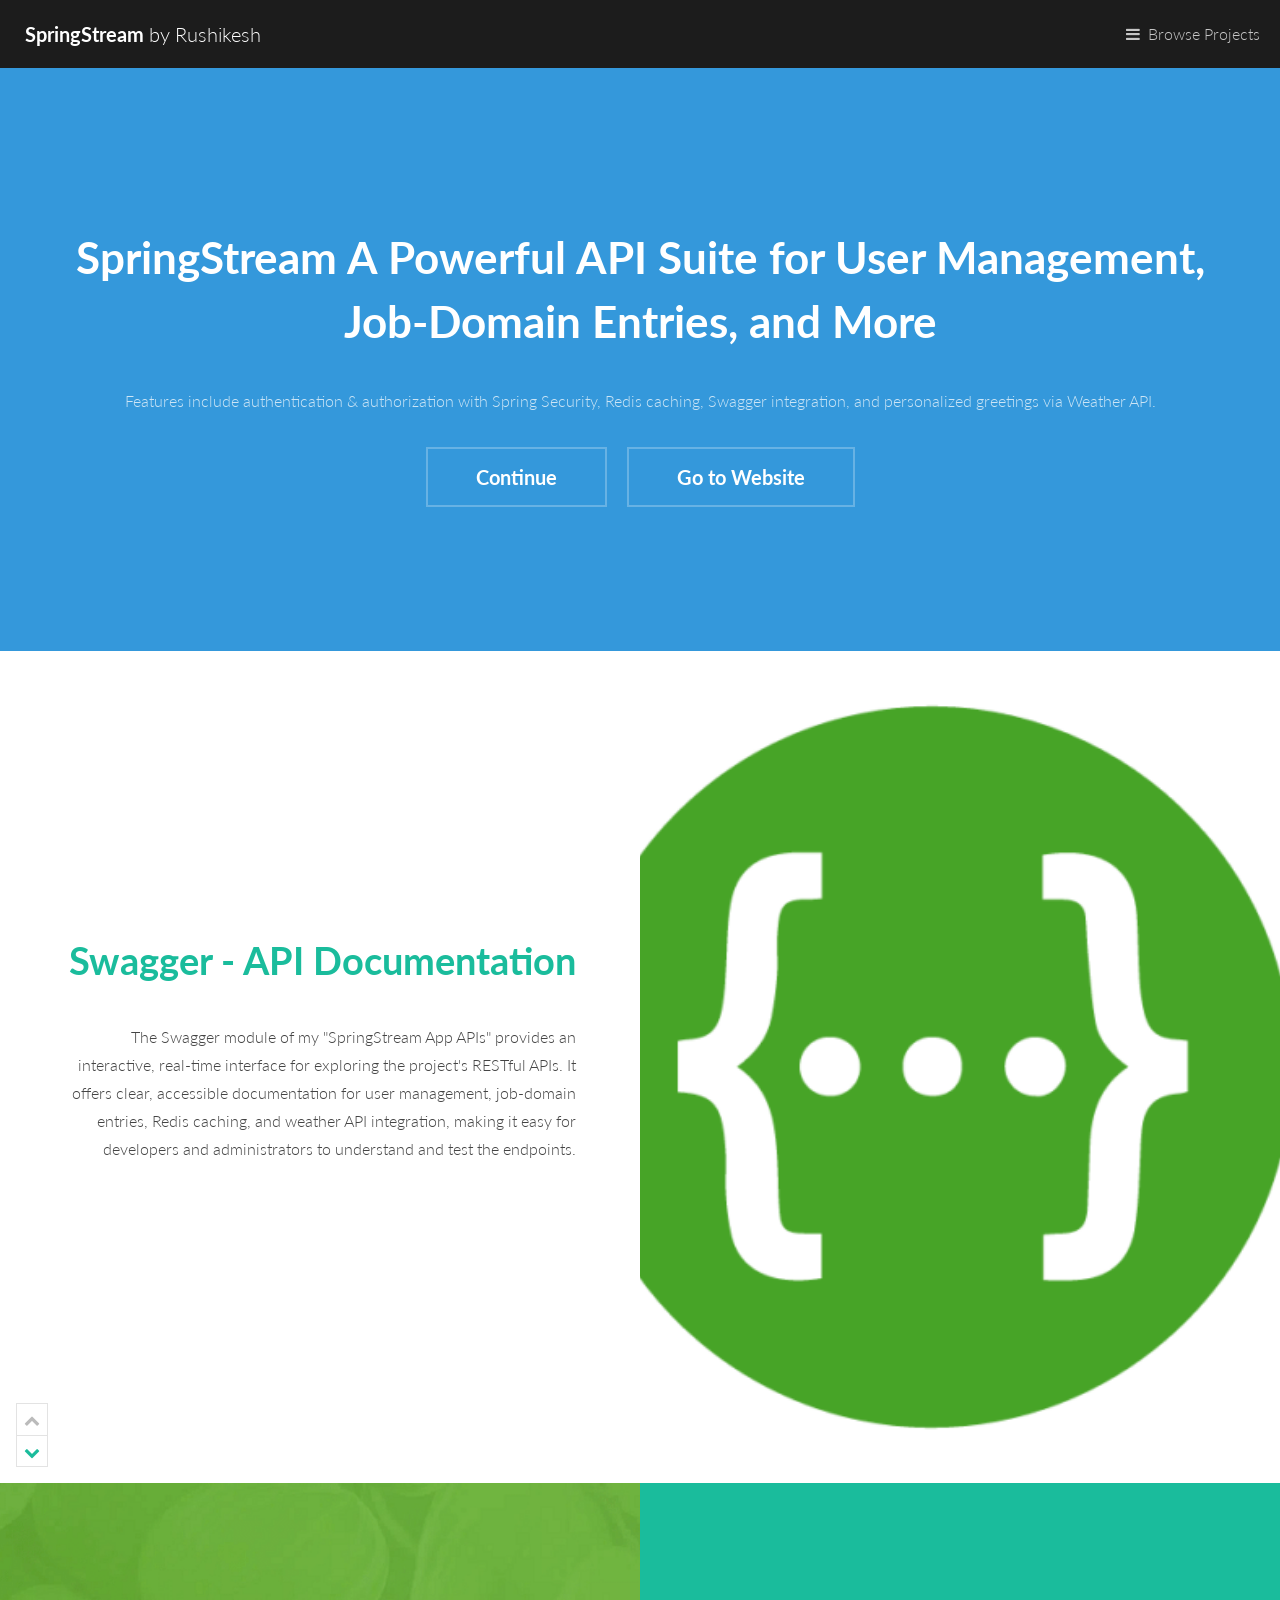
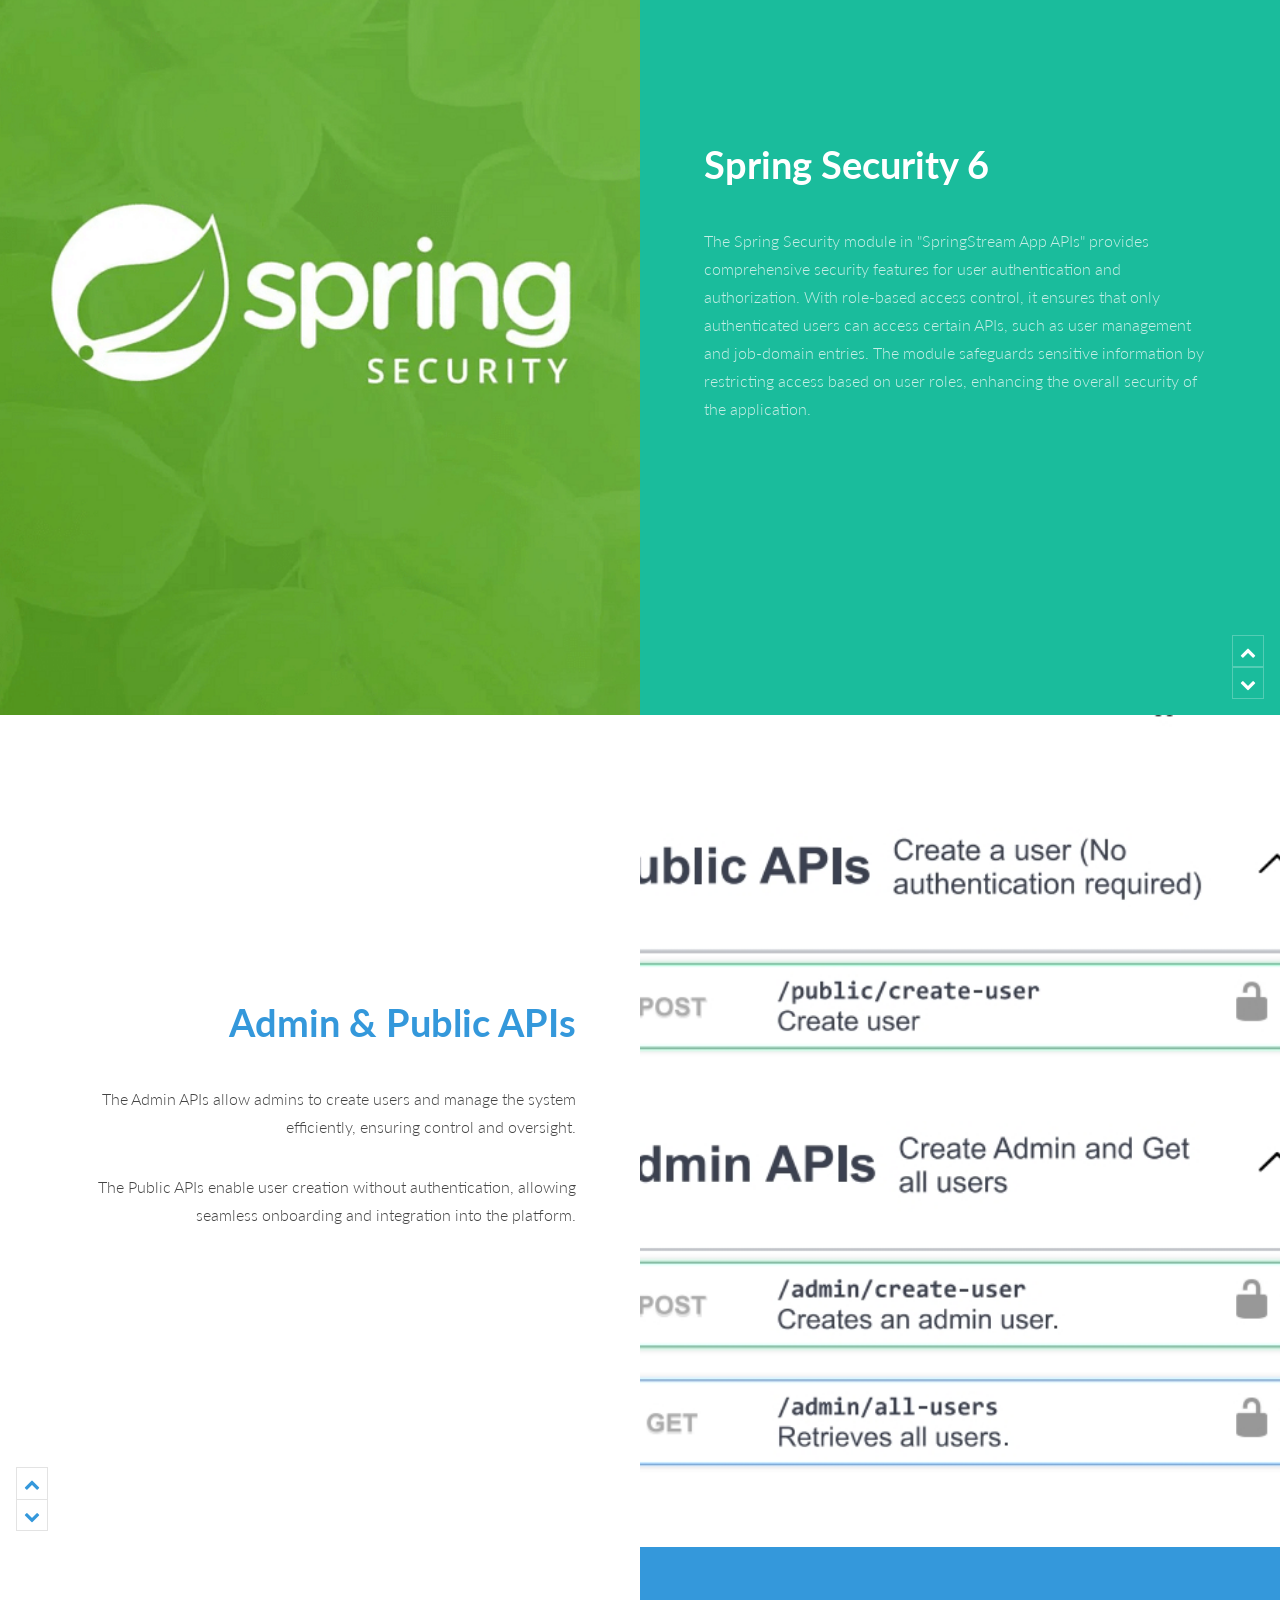
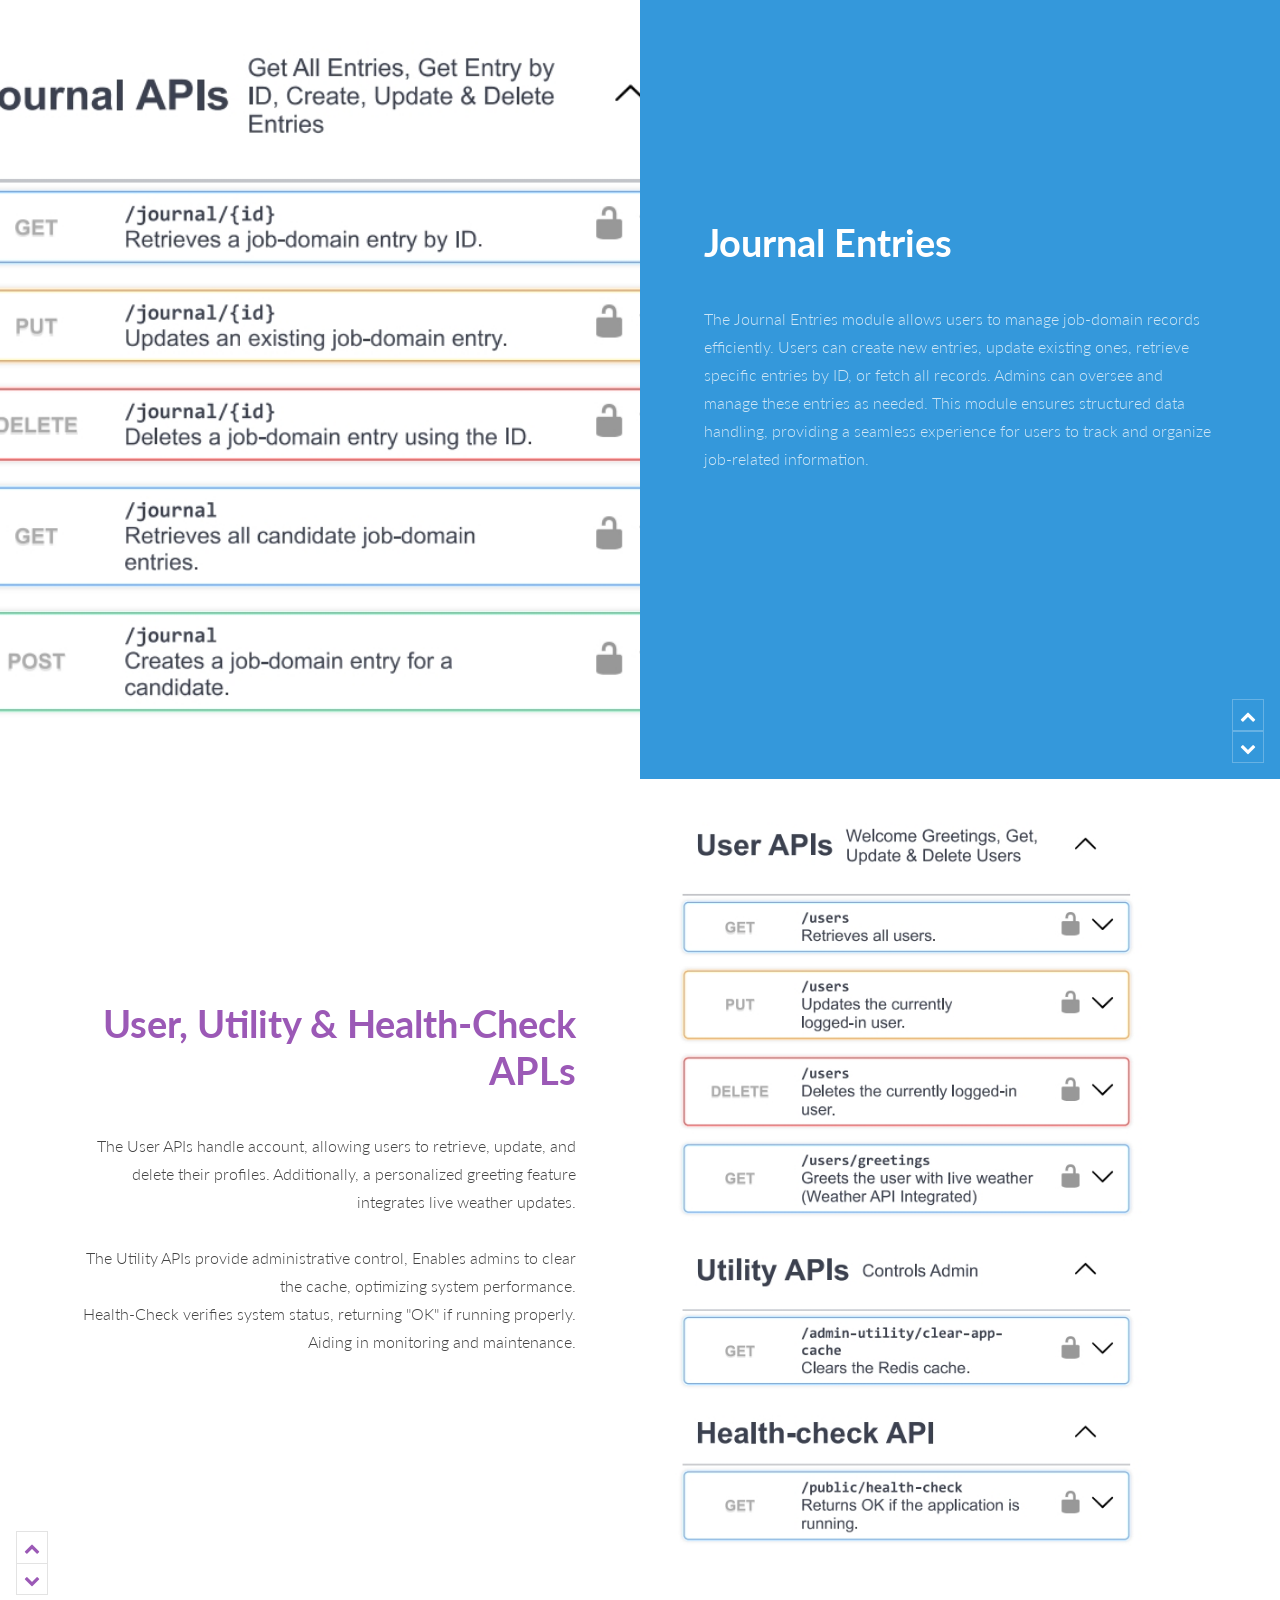
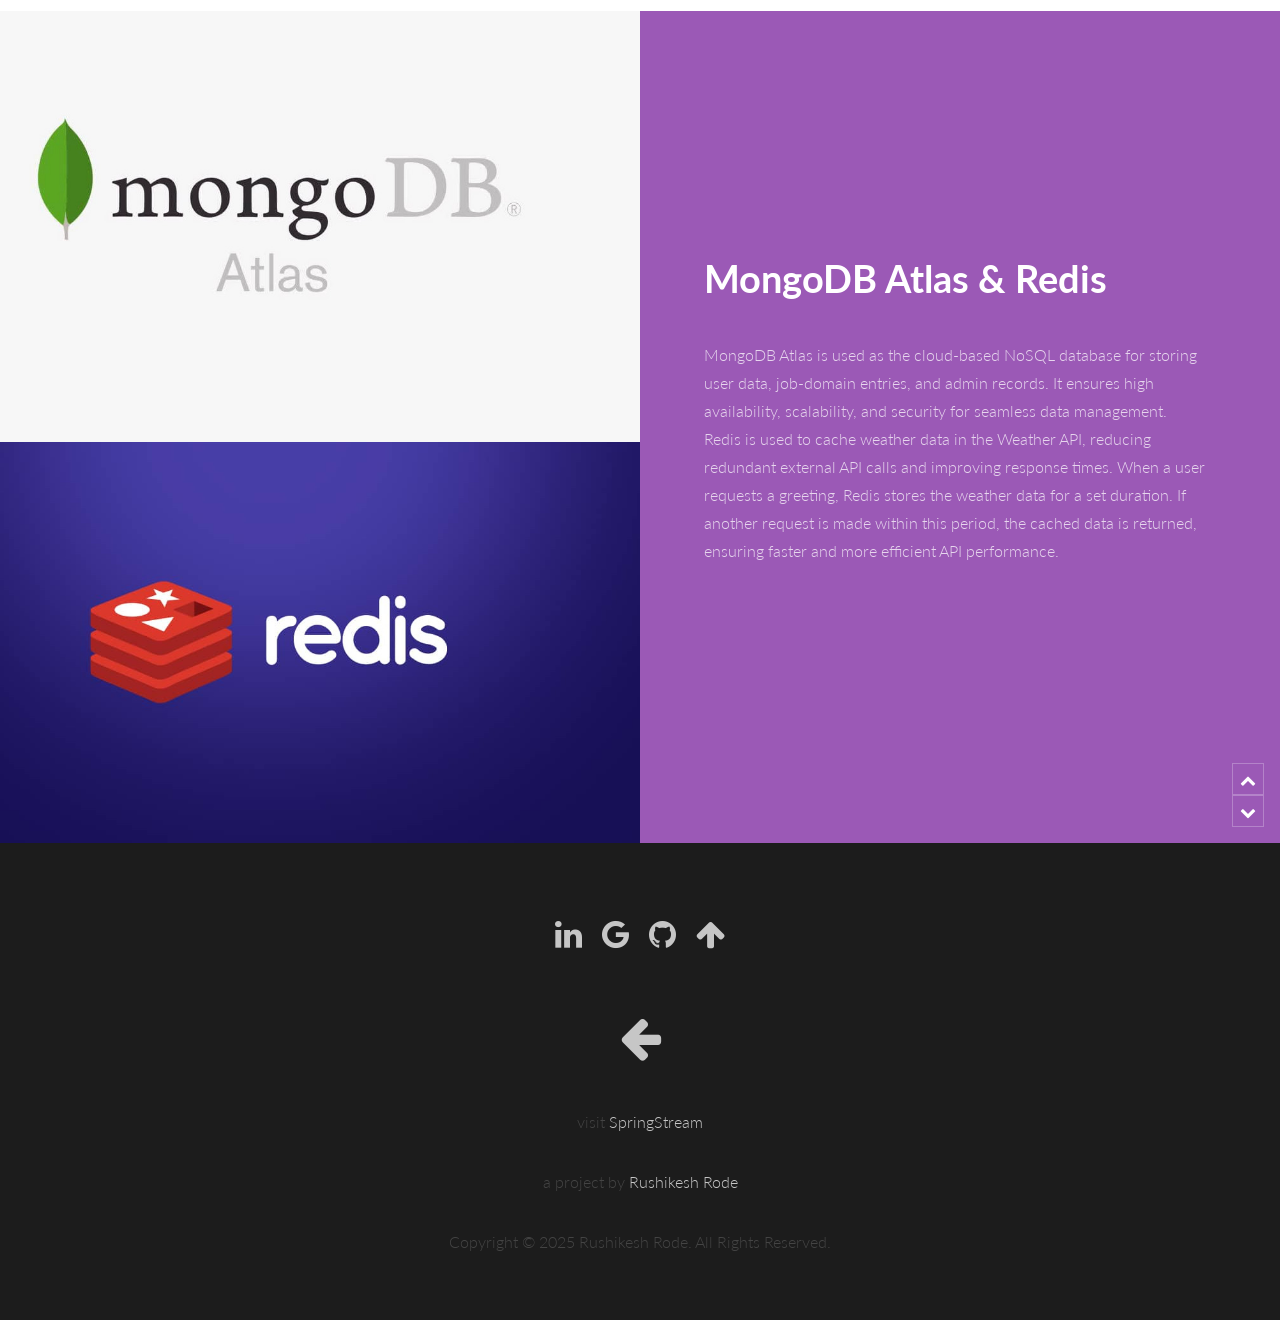
==== commit 55b985d8: "#2HalfGrade added" ====
--- a/projects/SpringStream/springStream.html
+++ b/projects/SpringStream/springStream.html
@@ -2,7 +2,7 @@
 <html>
 
 <head>
-	<!-- <title>Binary by TEMPLATED</title>
+	<!-- <title>rushikeshrode:V5</title>
 	<meta charset="utf-8">
 	<meta name="robots" content="index, follow, max-image-preview:large, max-snippet:-1, max-video-preview:-1">
 	<meta name="viewport" content="width=device-width, initial-scale=1"> -->
@@ -13,16 +13,16 @@
 
 	<!-- Header -->
 	<header id="header"><a href="springStream.html" class="logo"><strong>SpringStream</strong> by Rushikesh</a>
-		<nav><a href="#menu">Projects</a>
+		<nav><a href="#menu">Browse Projects</a>
 		</nav>
 	</header>
 
 	<!-- Nav -->
 	<nav id="menu">
 		<ul class="links">
-			<li><a href="springStream.html">Quiz upcoming</a></li>
-			<li><a href="springStream.html">Feedcart.in upcoming</a></li>
-			<li><a href="springStream.html">OTR upcoming</a></li>
+			<li><a href="https://rushikeshrode.github.io/HalfGrade/">HalfGrade Play Quiz [LIVE Now]</a></li>
+			<li><a href="springStream.html">Feedcart.in [upcoming]</a></li>
+			<li><a href="springStream.html">OTR [upcoming]</a></li>
 		</ul>
 	</nav><!-- Banner -->
 
@@ -33,6 +33,7 @@
 				and personalized greetings via Weather API.</p>
 			<ul class="actions">
 				<li><a href="#one" class="button alt scrolly big">Continue</a></li>
+				<li><a href="https://springstream.onrender.com" class="button alt scrolly big">Go to Website</a></li>
 			</ul>
 		</div>
 	</section>
@@ -46,7 +47,6 @@
 			<div class="inner">
 				<header>
 					<h2>Swagger - API Documentation</h2>
-					<!-- <p class="info">3 days ago by <a href="#">Jane Doe</a></p> -->
 				</header>
 
 				<p> The Swagger module of my "SpringStream App APIs" provides an interactive, real-time interface for
@@ -54,9 +54,6 @@
 					job-domain entries, Redis caching, and weather API integration, making it easy for developers and
 					administrators to understand and test the endpoints.
 				</p>
-				<!-- <ul class="actions">
-					<li><a href="generic.html" class="button alt">Visit Swagger</a></li>
-				</ul> -->
 			</div>
 			<div class="postnav">
 				<a href="#" class="prev disabled"><span class="icon fa-chevron-up"></span></a>
@@ -74,16 +71,12 @@
 			<div class="inner">
 				<header>
 					<h2>Spring Security 6</h2>
-					<!-- <p class="info">3 days ago by <a href="#">Jane Doe</a></p> -->
 				</header>
 				<p> The Spring Security module in "SpringStream App APIs" provides comprehensive security features for
 					user authentication and authorization. With role-based access control, it ensures that only
 					authenticated users can access certain APIs, such as user management and job-domain entries. The
 					module safeguards sensitive information by restricting access based on user roles, enhancing the
 					overall security of the application. </p>
-				<!-- <ul class="actions">
-					<li><a href="generic.html" class="button alt">Read More</a></li>
-				</ul> -->
 			</div>
 			<div class="postnav">
 				<a href="#one" class="scrolly prev"><span class="icon fa-chevron-up"></span></a>
@@ -101,16 +94,11 @@
 			<div class="inner">
 				<header>
 					<h2>Admin & Public APIs</h2>
-					<!-- <p class="info">3 days ago by <a href="#">Jane Doe</a></p> -->
 				</header>
 				<p> The Admin APIs allow admins to create users and manage the system efficiently, ensuring control and
 					oversight. </p>
 				<p> The Public APIs enable user creation without authentication, allowing seamless onboarding and
 					integration into the platform. </p>
-
-				<!-- <ul class="actions">
-					<li><a href="generic.html" class="button alt">Read More</a></li>
-				</ul> -->
 			</div>
 			<div class="postnav">
 				<a href="#two" class="scrolly prev"><span class="icon fa-chevron-up"></span></a>
@@ -128,15 +116,11 @@
 			<div class="inner">
 				<header>
 					<h2>Journal Entries</h2>
-					<!-- <p class="info">3 days ago by <a href="#">Jane Doe</a></p> -->
 				</header>
 				<p> The Journal Entries module allows users to manage job-domain records efficiently. Users can create
 					new entries, update existing ones, retrieve specific entries by ID, or fetch all records. Admins can
 					oversee and manage these entries as needed. This module ensures structured data handling, providing
 					a seamless experience for users to track and organize job-related information. </p>
-				<!-- <ul class="actions">
-					<li><a href="generic.html" class="button alt">Read More</a></li>
-				</ul> -->
 			</div>
 			<div class="postnav">
 				<a href="#three" class="scrolly prev"><span class="icon fa-chevron-up"></span></a>
@@ -152,16 +136,12 @@
 			<div class="inner">
 				<header>
 					<h2>User, Utility & Health-Check APLs</h2>
-					<!-- <p class="info">3 days ago by <a href="#">Jane Doe</a></p> -->
 				</header>
 				<p> The User APIs handle account, allowing users to retrieve, update, and delete their profiles. Additionally, a personalized greeting feature integrates live weather updates.
 					<br><br>The Utility APIs provide administrative control, Enables admins to clear the cache,
 					optimizing system performance.
 					<br>Health-Check verifies system status, returning "OK" if running properly. Aiding in monitoring and maintenance.
 				</p>
-				<!-- <ul class="actions">
-					<li><a href="generic.html" class="button alt">Read More</a></li>
-				</ul> -->
 			</div>
 			<div class="postnav">
 				<a href="#four" class="scrolly prev"><span class="icon fa-chevron-up"></span></a>
@@ -179,7 +159,6 @@
 			<div class="inner">
 				<header>
 					<h2>MongoDB Atlas & Redis</h2>
-					<!-- <p class="info">3 days ago by <a href="#">Jane Doe</a></p> -->
 				</header>
 				<p>MongoDB Atlas is used as the cloud-based NoSQL database for storing user data, job-domain entries,
 					and admin records. It ensures high availability, scalability, and security for seamless data
@@ -189,9 +168,6 @@
 					Redis stores the weather data for a set duration. If another request is made within this period, the
 					cached data is returned, ensuring faster and more efficient API performance.
 				</p>
-				<!-- <ul class="actions">
-					<li><a href="generic.html" class="button alt">Read More</a></li>
-				</ul> -->
 			</div>
 			<div class="postnav">
 				<a href="#five" class="scrolly prev"><span class="icon fa-chevron-up"></span></a>
@@ -209,17 +185,15 @@
 			<li><a href="https://github.com/rushikeshrode" class="icon fa-github"><span class="label">github</span></a></li>
 			<li><a href="#top" class="icon fa-arrow-up"><span class="label">Back to Top</span></a></li>
 		</ul>
-		<a href="/index.html" class="icon fa-arrow-left fa-3x"><span class="label">back</span></a>
+		<a href="https://rushikeshrode.github.io/Portfolio/" class="icon fa-arrow-left fa-3x"><span class="label">back</span></a>
+		<br><br>
 		<div>
-			<p>a project by <a href="/index.html">Rushikesh Rode</a></p>
-			<p>Copyright &#169; 2023 Rushikesh Rode. All Rights Reserved.</p>
+			<p>visit <a href="https://springstream.onrender.com">SpringStream</a></p>
+			<p>a project by <a href="https://rushikeshrode.github.io/Portfolio/">Rushikesh Rode</a></p>
+			<p>Copyright &#169; 2025 Rushikesh Rode. All Rights Reserved.</p>
 		</div>
 	</footer>
 	
-	<!-- <div class="copyright">
-		Made with: <a href="https://templated.co/">Templated.co</a>
-	</div> -->
-
 	<!-- Scripts -->
 	<script src="assets/js/jquery.min.js"></script>
 	<script src="assets/js/jquery.scrolly.min.js"></script>
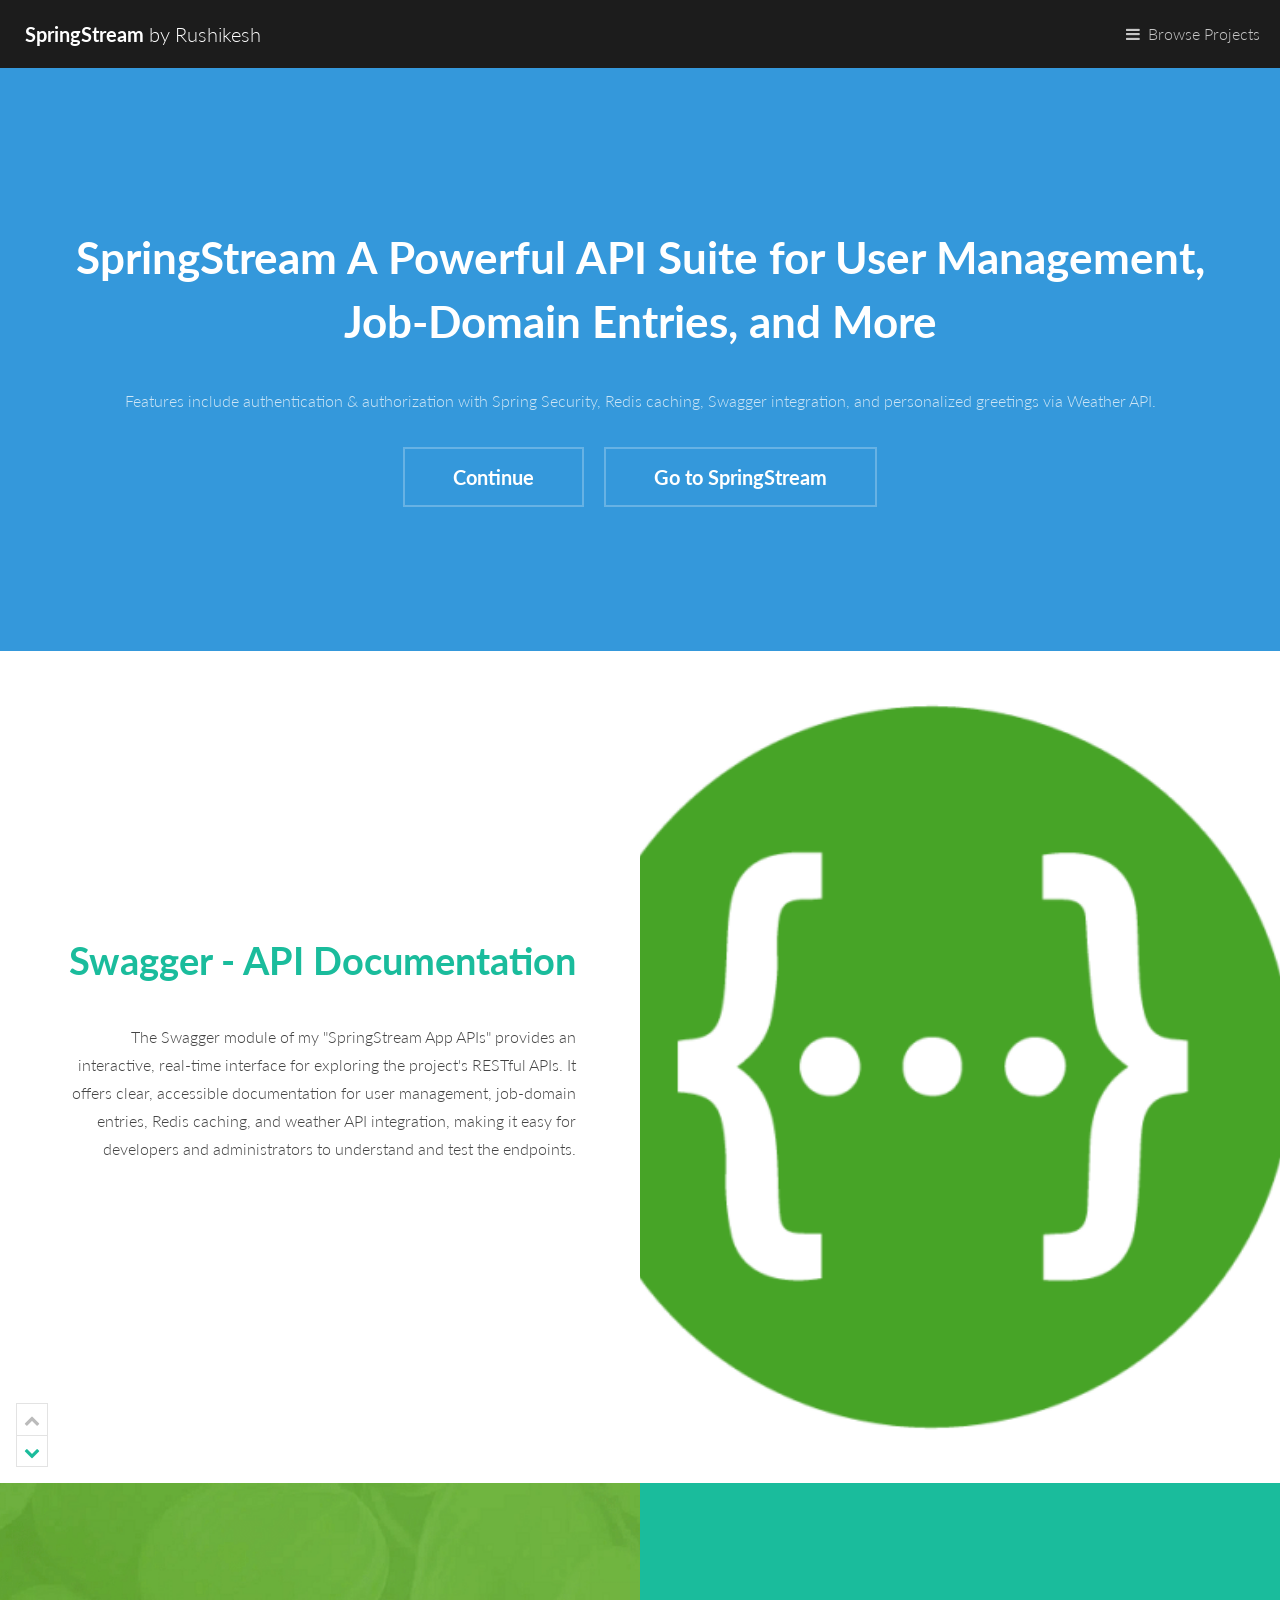
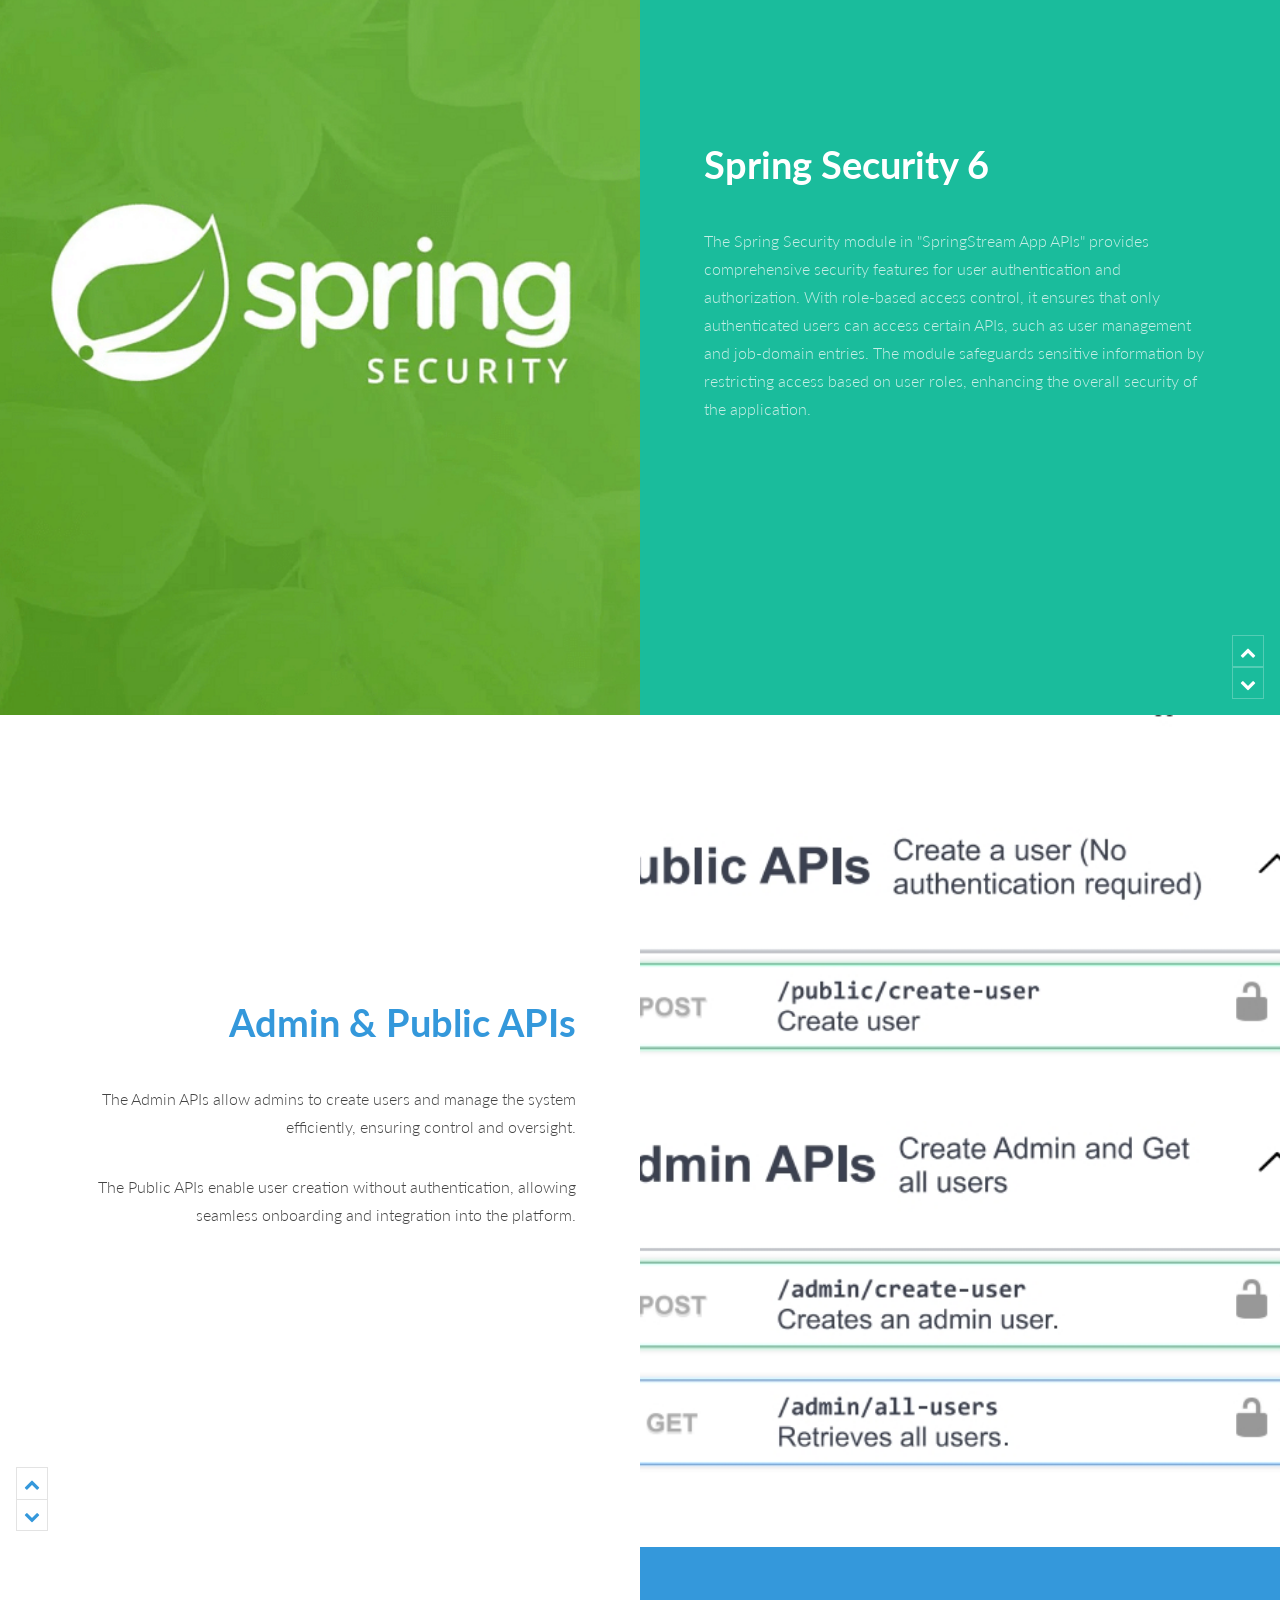
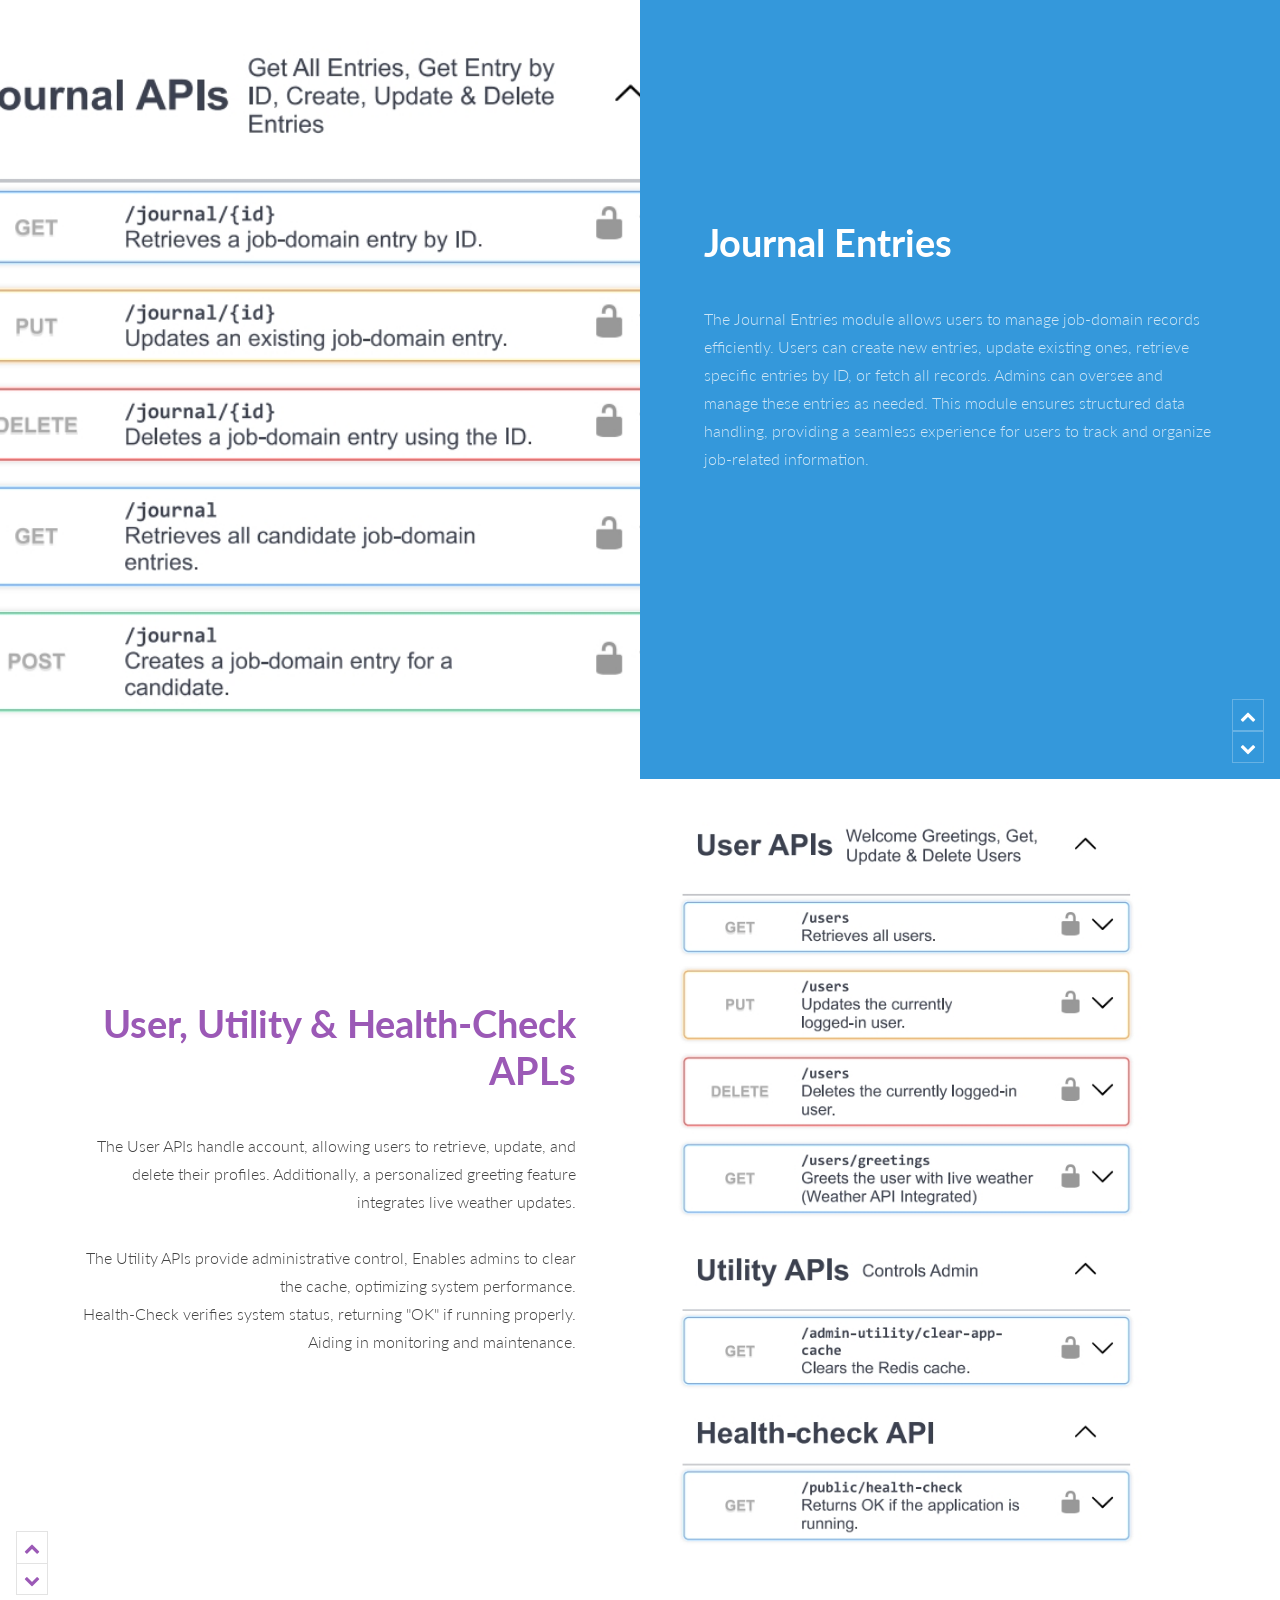
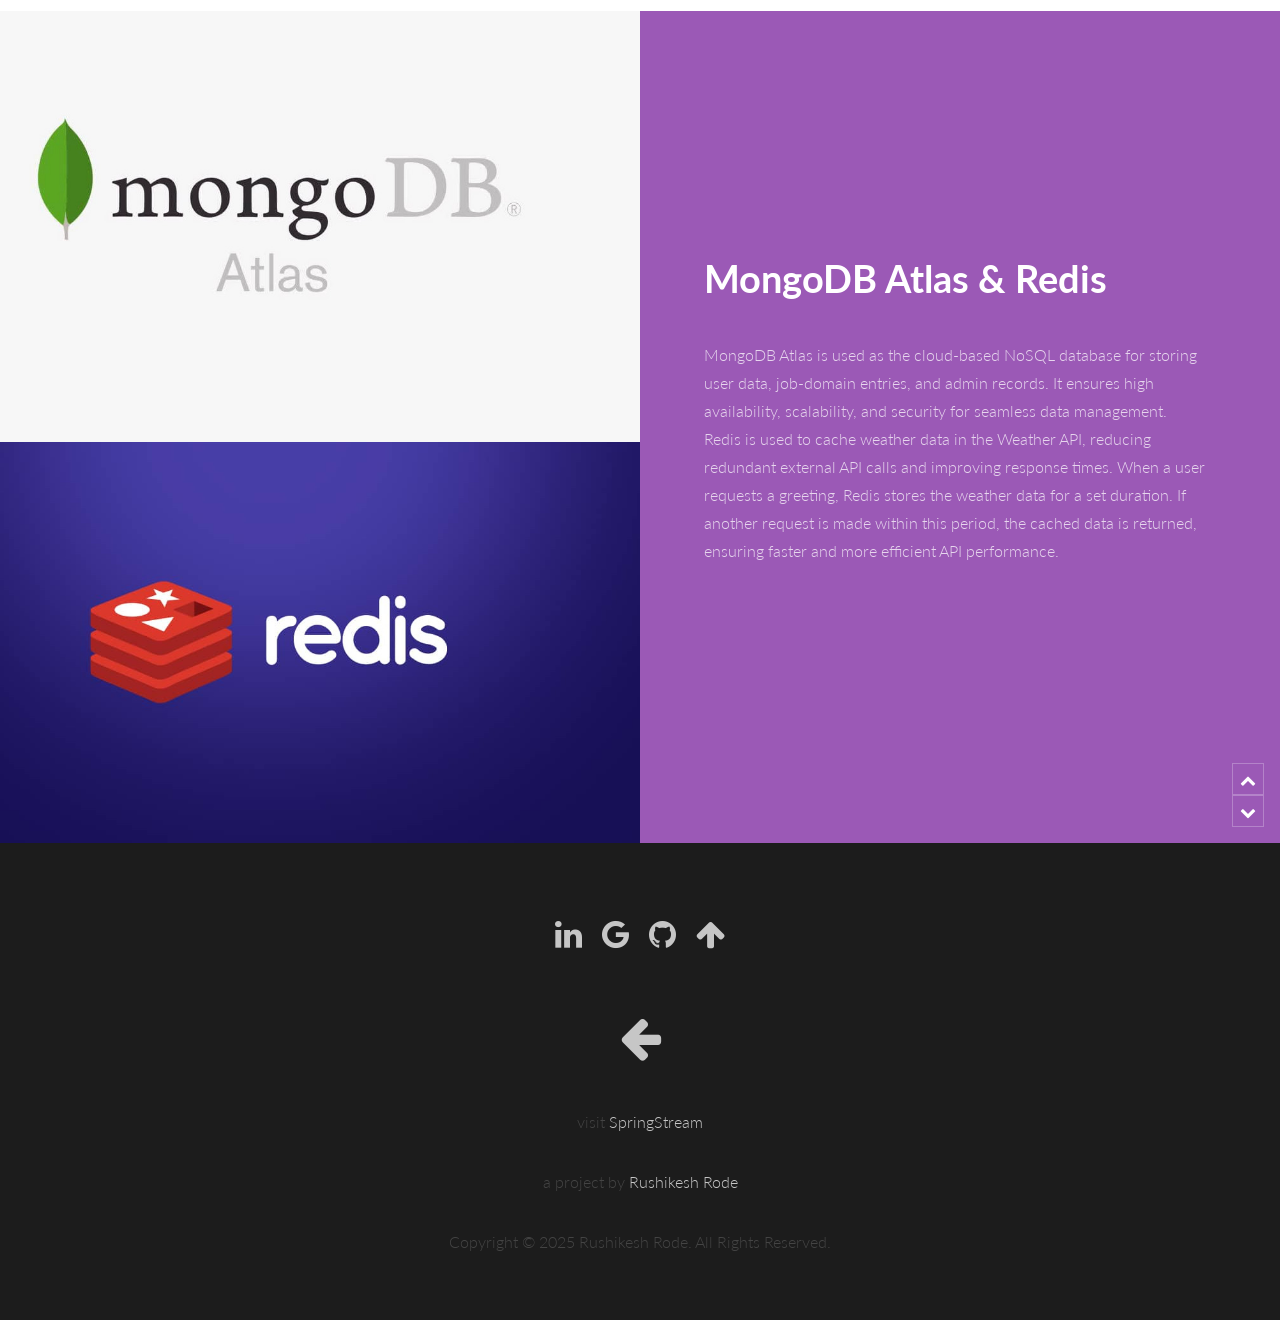
==== commit 20e45f65: "prod v7" ====
--- a/projects/SpringStream/springStream.html
+++ b/projects/SpringStream/springStream.html
@@ -2,7 +2,7 @@
 <html>
 
 <head>
-	<!-- <title>rushikeshrode:V5</title>
+	<!-- <title>rushikeshrode:V7</title>
 	<meta charset="utf-8">
 	<meta name="robots" content="index, follow, max-image-preview:large, max-snippet:-1, max-video-preview:-1">
 	<meta name="viewport" content="width=device-width, initial-scale=1"> -->
@@ -20,9 +20,10 @@
 	<!-- Nav -->
 	<nav id="menu">
 		<ul class="links">
-			<li><a href="https://rushikeshrode.github.io/HalfGrade/">HalfGrade Play Quiz [LIVE Now]</a></li>
-			<li><a href="springStream.html">Feedcart.in [upcoming]</a></li>
-			<li><a href="springStream.html">OTR [upcoming]</a></li>
+			<li><a target="_blank" href="https://springstream.onrender.com">SpringStream 🔗</a></li>
+			<li><a target="_blank" href="https://rushikeshrode.github.io/HalfGrade/">HalfGrade Quiz 🔗 </a></li>
+			<li><a href="springStream.html">Feedcart.in [upcoming...]</a></li>
+			<li><a href="springStream.html">OTR [upcoming...]</a></li>
 		</ul>
 	</nav><!-- Banner -->
 
@@ -33,7 +34,7 @@
 				and personalized greetings via Weather API.</p>
 			<ul class="actions">
 				<li><a href="#one" class="button alt scrolly big">Continue</a></li>
-				<li><a href="https://springstream.onrender.com" class="button alt scrolly big">Go to Website</a></li>
+				<li><a target="_blank" href="https://springstream.onrender.com" class="button alt scrolly big">Go to SpringStream</a></li>
 			</ul>
 		</div>
 	</section>
@@ -188,7 +189,7 @@
 		<a href="https://rushikeshrode.github.io/Portfolio/" class="icon fa-arrow-left fa-3x"><span class="label">back</span></a>
 		<br><br>
 		<div>
-			<p>visit <a href="https://springstream.onrender.com">SpringStream</a></p>
+			<p>visit <a target="_blank" href="https://springstream.onrender.com">SpringStream</a></p>
 			<p>a project by <a href="https://rushikeshrode.github.io/Portfolio/">Rushikesh Rode</a></p>
 			<p>Copyright &#169; 2025 Rushikesh Rode. All Rights Reserved.</p>
 		</div>
